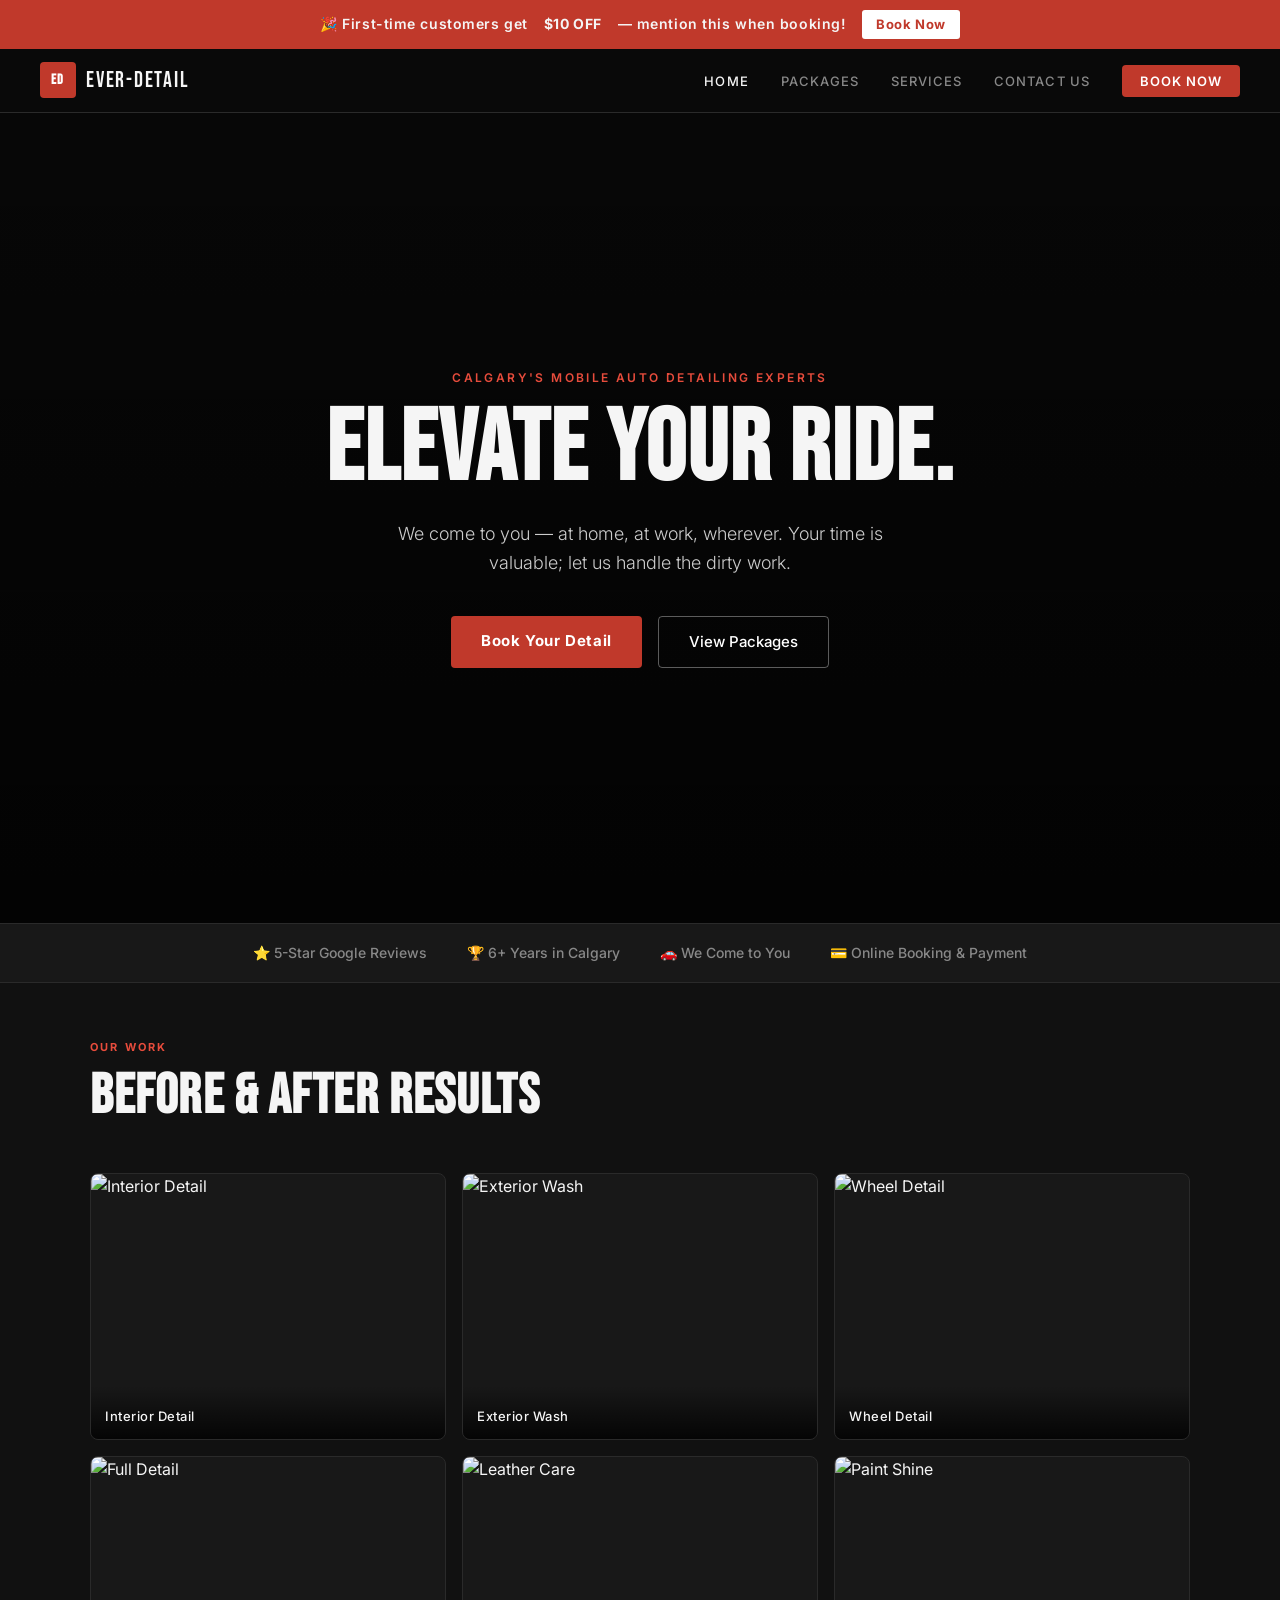
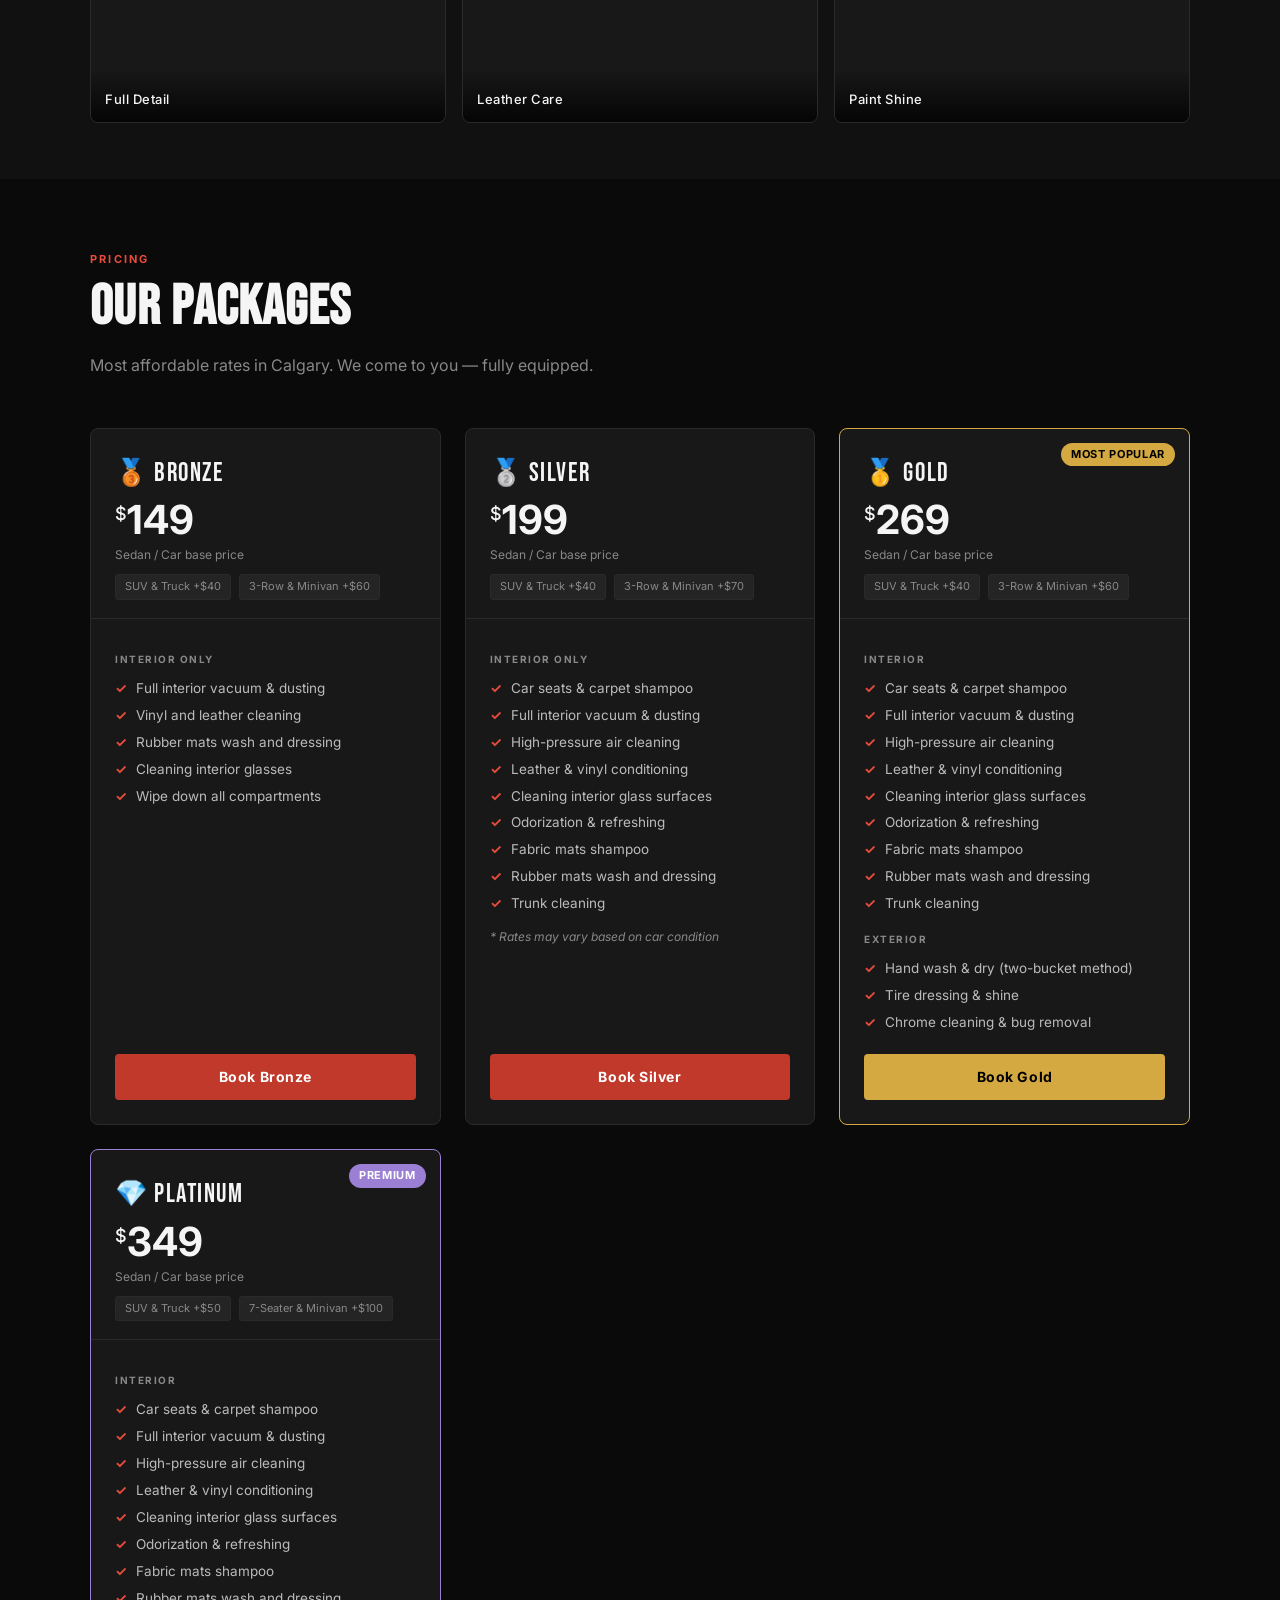
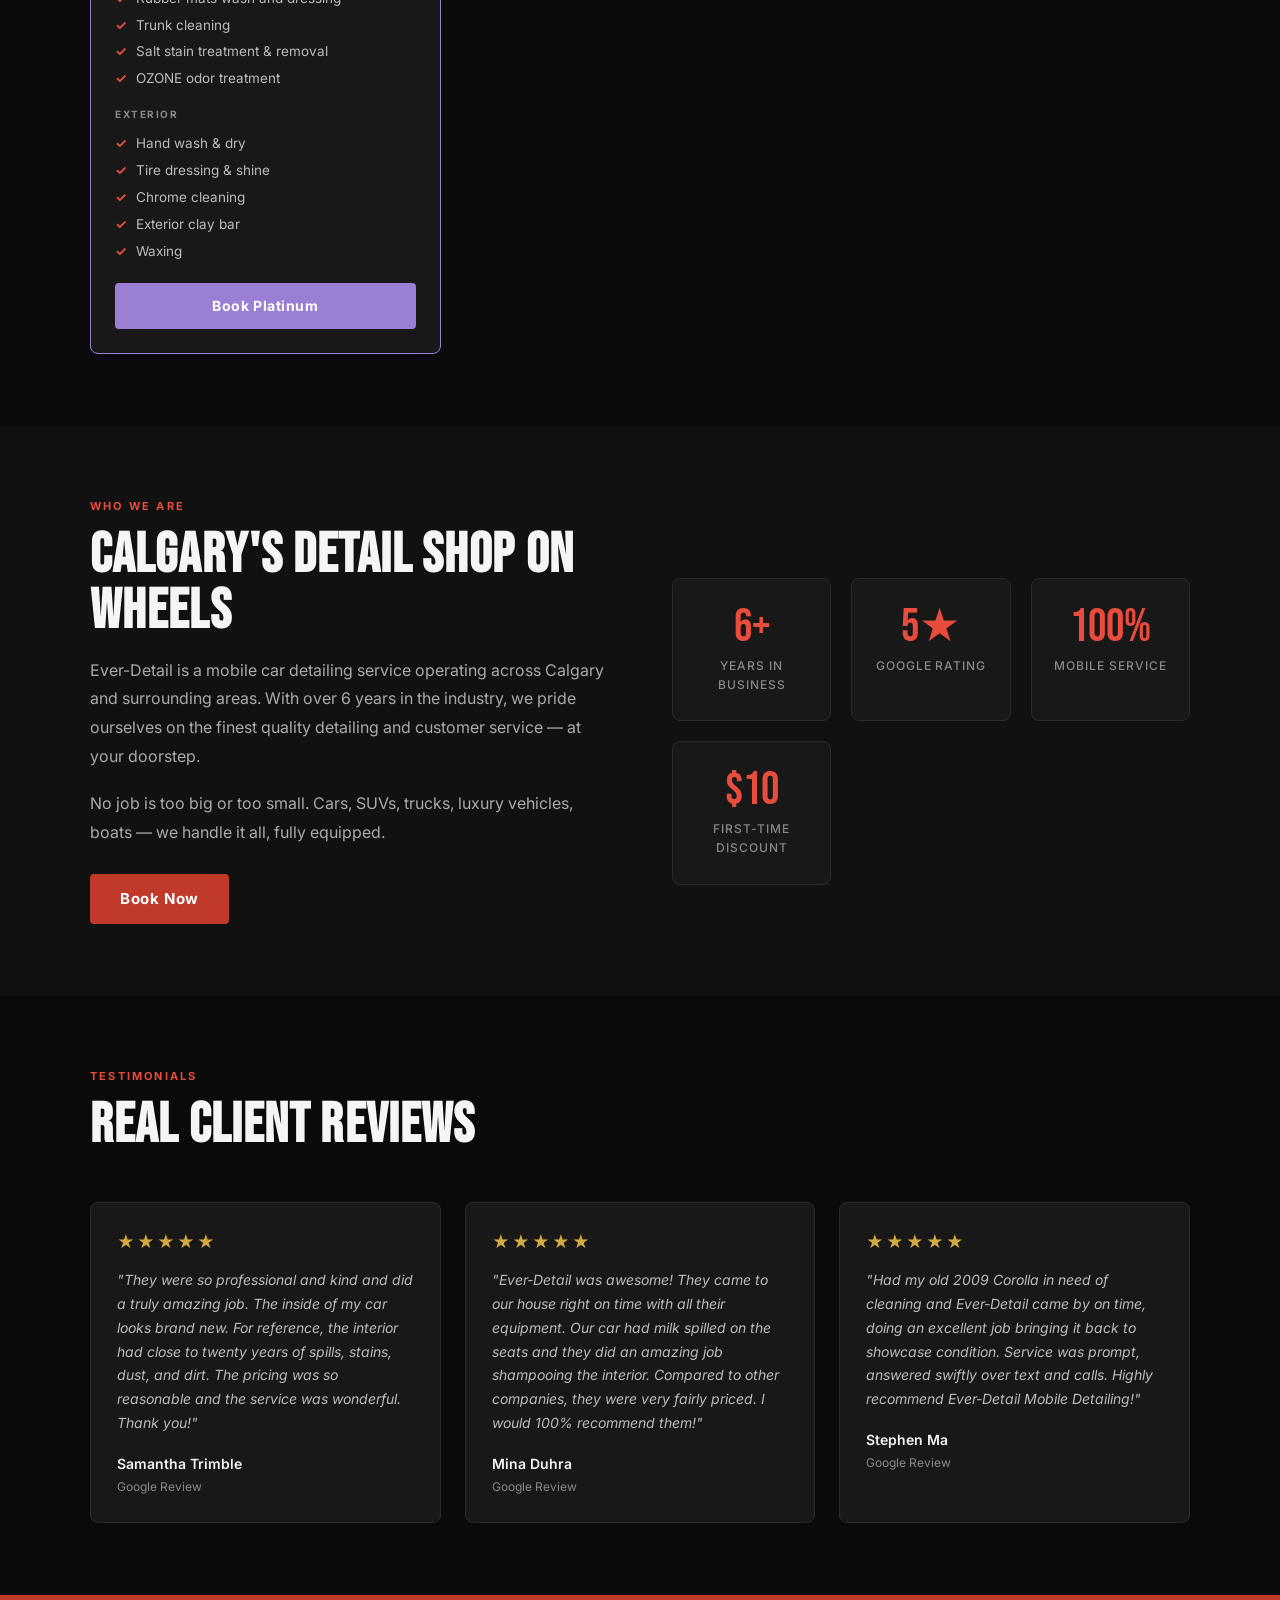
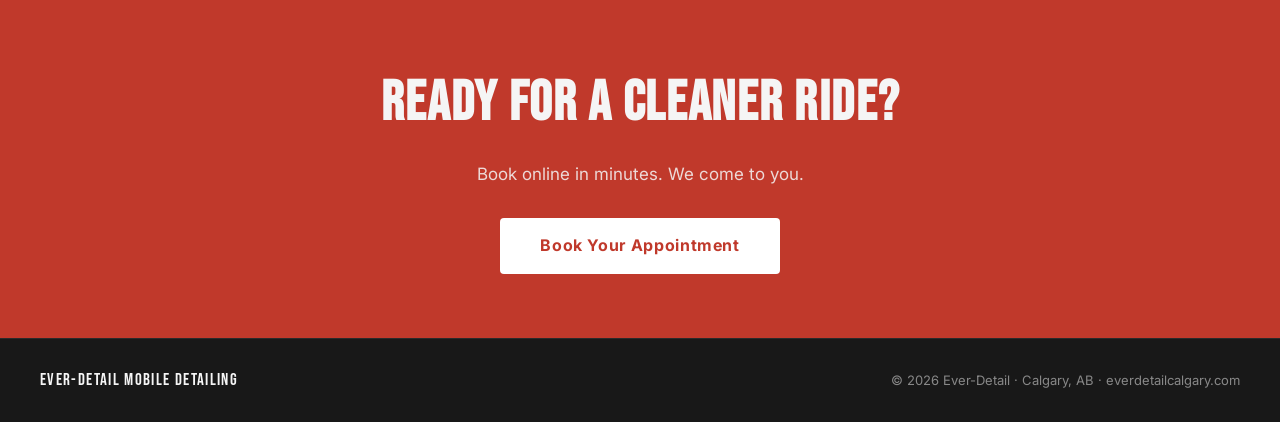
==== index.html @ c2d28158 "Add files via upload" ====
<!DOCTYPE html>
<html lang="en">
<head>
<meta charset="UTF-8">
<meta name="viewport" content="width=device-width, initial-scale=1.0">
<title>Ever-Detail Mobile Detailing | Calgary</title>
<link rel="stylesheet" href="css/style.css">
</head>
<body>

<div id="promo"></div>
<div id="nav"></div>

<!-- HERO -->
<section class="hero" id="hero" style="position:relative;height:90vh;min-height:560px;display:flex;align-items:center;justify-content:center;overflow:hidden;">
  <div id="hero-bg" style="position:absolute;inset:0;background-size:cover;background-position:center;opacity:.25;"></div>
  <div style="position:absolute;inset:0;background:linear-gradient(to bottom,rgba(0,0,0,.3),rgba(0,0,0,.72));"></div>
  <div style="position:relative;text-align:center;max-width:820px;padding:0 24px;">
    <div id="hero-eyebrow" style="font-size:12px;font-weight:600;letter-spacing:.2em;text-transform:uppercase;color:var(--red2);margin-bottom:16px;"></div>
    <h1 id="hero-title" style="font-family:'Bebas Neue',sans-serif;font-size:clamp(52px,9vw,100px);line-height:.95;letter-spacing:.02em;margin-bottom:22px;"></h1>
    <p id="hero-sub" style="font-size:18px;color:#ccc;font-weight:300;margin-bottom:38px;max-width:540px;margin-left:auto;margin-right:auto;"></p>
    <div style="display:flex;gap:16px;justify-content:center;flex-wrap:wrap;">
      <a href="packages.html#book" class="btn-primary">Book Your Detail</a>
      <a href="packages.html" class="btn-outline">View Packages</a>
    </div>
  </div>
</section>

<!-- TRUST BAR -->
<div class="trust-bar">
  <div class="trust-item">⭐ 5-Star Google Reviews</div>
  <div class="trust-item">🏆 6+ Years in Calgary</div>
  <div class="trust-item">🚗 We Come to You</div>
  <div class="trust-item">💳 Online Booking & Payment</div>
</div>

<!-- PHOTO STRIP -->
<section style="padding:56px 24px;background:var(--deep);">
  <div class="section-inner">
    <div class="section-label">Our Work</div>
    <h2 class="section-title">Before & After Results</h2>
    <div class="photo-grid" id="photo-grid"></div>
  </div>
</section>

<!-- PACKAGES PREVIEW -->
<section style="padding:72px 24px;background:var(--black);">
  <div class="section-inner">
    <div class="section-label">Pricing</div>
    <h2 class="section-title">Our Packages</h2>
    <p class="section-sub">Most affordable rates in Calgary. We come to you — fully equipped.</p>
    <div class="packages-grid" id="pkg-grid"></div>
  </div>
</section>

<!-- ABOUT -->
<section style="padding:72px 24px;background:var(--deep);">
  <div class="section-inner" style="display:grid;grid-template-columns:1fr 1fr;gap:64px;align-items:center;">
    <div>
      <div class="section-label">Who We Are</div>
      <h2 class="section-title">Calgary's Detail Shop on Wheels</h2>
      <p style="color:#aaa;font-size:16px;line-height:1.8;margin-bottom:18px;">
        Ever-Detail is a mobile car detailing service operating across Calgary and surrounding areas. With over 6 years in the industry, we pride ourselves on the finest quality detailing and customer service — at your doorstep.
      </p>
      <p style="color:#aaa;font-size:16px;line-height:1.8;margin-bottom:28px;">
        No job is too big or too small. Cars, SUVs, trucks, luxury vehicles, boats — we handle it all, fully equipped.
      </p>
      <a href="packages.html#book" class="btn-primary">Book Now</a>
    </div>
    <div class="stats-row" id="stats-row"></div>
  </div>
</section>

<!-- REVIEWS -->
<section style="padding:72px 24px;background:var(--black);">
  <div class="section-inner">
    <div class="section-label">Testimonials</div>
    <h2 class="section-title">Real Client Reviews</h2>
    <div class="reviews-grid" id="reviews-grid"></div>
  </div>
</section>

<!-- CTA BAND -->
<section style="padding:64px 24px;background:var(--red);text-align:center;">
  <h2 style="font-family:'Bebas Neue',sans-serif;font-size:clamp(36px,5vw,56px);letter-spacing:.03em;margin-bottom:12px;">Ready for a Cleaner Ride?</h2>
  <p style="font-size:17px;opacity:.85;margin-bottom:30px;">Book online in minutes. We come to you.</p>
  <a href="packages.html#book" style="background:#fff;color:var(--red);padding:15px 40px;border-radius:4px;text-decoration:none;font-weight:700;font-size:16px;letter-spacing:.04em;display:inline-block;">Book Your Appointment</a>
</section>

<div id="footer"></div>

<script src="js/sitedata.js"></script>
<script src="js/render.js"></script>
<script>
  document.getElementById('promo').innerHTML = renderPromo();
  document.getElementById('nav').innerHTML   = renderNav('index.html');
  document.getElementById('footer').innerHTML = renderFooter();

  // Hero
  const h = SITE.hero;
  document.getElementById('hero-bg').style.backgroundImage = `url('${h.bgImage}')`;
  document.getElementById('hero-eyebrow').textContent = h.eyebrow;
  document.getElementById('hero-title').innerHTML = h.title;
  document.getElementById('hero-sub').textContent = h.subtitle;

  // Stats
  document.getElementById('stats-row').innerHTML = SITE.stats.map(s => `
    <div class="stat-box">
      <div class="stat-num">${s.num}</div>
      <div class="stat-label">${s.label}</div>
    </div>`).join('');

  // Packages
  document.getElementById('pkg-grid').innerHTML = renderPackageCards();

  // Reviews
  document.getElementById('reviews-grid').innerHTML = SITE.reviews.map(r => `
    <div class="review-card">
      <div class="review-stars">${'★'.repeat(r.stars)}</div>
      <p class="review-text">"${r.text}"</p>
      <div class="review-author">${r.name}</div>
      <div class="review-source">Google Review</div>
    </div>`).join('');

  // Photos
  document.getElementById('photo-grid').innerHTML = SITE.photos.map(p => `
    <div class="photo-item">
      <img src="${p.url}" alt="${p.caption}" loading="lazy">
      <div class="photo-caption">${p.caption}</div>
    </div>`).join('');
</script>
</body>
</html>
---- css/style.css ----
@import url('https://fonts.googleapis.com/css2?family=Bebas+Neue&family=Inter:wght@300;400;500;600;700&display=swap');

:root {
  --black:  #0a0a0a;
  --deep:   #111111;
  --card:   #181818;
  --red:    #c0392b;
  --red2:   #e74c3c;
  --gold:   #d4a942;
  --plat:   #9b7fd4;
  --white:  #f5f5f5;
  --muted:  #888;
  --border: #2a2a2a;
}

* { margin:0; padding:0; box-sizing:border-box; }
html { scroll-behavior:smooth; }
body { background:var(--black); color:var(--white); font-family:'Inter',sans-serif; font-size:16px; line-height:1.6; }

/* PROMO */
.promo-bar {
  background:var(--red); text-align:center; padding:10px 20px;
  font-size:14px; font-weight:600; letter-spacing:.04em;
  display:flex; align-items:center; justify-content:center; gap:16px; flex-wrap:wrap;
}
.promo-bar a {
  background:#fff; color:var(--red); padding:4px 14px; border-radius:3px;
  text-decoration:none; font-weight:700; font-size:13px; white-space:nowrap;
}

/* NAV */
nav {
  position:sticky; top:0; z-index:100;
  background:rgba(10,10,10,.97); backdrop-filter:blur(12px);
  border-bottom:1px solid var(--border);
  display:flex; align-items:center; justify-content:space-between;
  padding:0 40px; height:64px;
}
.nav-logo {
  font-family:'Bebas Neue',sans-serif; font-size:22px; letter-spacing:.08em;
  color:var(--white); text-decoration:none; display:flex; align-items:center; gap:10px;
}
.logo-mark {
  width:36px; height:36px; background:var(--red); border-radius:4px;
  display:flex; align-items:center; justify-content:center;
  font-size:14px; font-weight:900; color:#fff;
}
.nav-links { display:flex; gap:32px; list-style:none; }
.nav-links a {
  color:var(--muted); text-decoration:none; font-size:13px; font-weight:500;
  letter-spacing:.08em; text-transform:uppercase; transition:color .2s;
}
.nav-links a:hover, .nav-links a.active { color:var(--white); }
.nav-book { background:var(--red)!important; color:#fff!important; padding:8px 18px; border-radius:4px; font-weight:600!important; }
.nav-book:hover { background:var(--red2)!important; }

.hamburger { display:none; cursor:pointer; flex-direction:column; gap:5px; }
.hamburger span { display:block; width:24px; height:2px; background:var(--white); border-radius:2px; }

.mobile-menu {
  display:none; background:var(--deep); border-bottom:1px solid var(--border);
  padding:20px 24px; flex-direction:column; gap:0;
}
.mobile-menu.open { display:flex; }
.mobile-menu a {
  color:var(--muted); text-decoration:none; font-size:14px; font-weight:500;
  letter-spacing:.06em; text-transform:uppercase; padding:12px 0;
  border-bottom:1px solid var(--border);
}
.mobile-menu a:last-child { border-bottom:none; }

/* SECTION BASICS */
section { padding:72px 24px; }
.section-inner { max-width:1100px; margin:0 auto; }
.section-label { font-size:11px; font-weight:700; letter-spacing:.2em; text-transform:uppercase; color:var(--red2); margin-bottom:12px; }
.section-title { font-family:'Bebas Neue',sans-serif; font-size:clamp(36px,5vw,56px); letter-spacing:.02em; line-height:1; margin-bottom:16px; }
.section-sub { color:var(--muted); font-size:16px; max-width:580px; line-height:1.7; margin-bottom:0; }

/* BUTTONS */
.btn-primary {
  background:var(--red); color:#fff; padding:13px 30px; border-radius:4px;
  text-decoration:none; font-weight:700; font-size:15px; letter-spacing:.04em;
  transition:background .2s, transform .2s; display:inline-block;
}
.btn-primary:hover { background:var(--red2); transform:translateY(-1px); }
.btn-outline {
  border:1.5px solid rgba(255,255,255,.35); color:#fff; padding:13px 30px; border-radius:4px;
  text-decoration:none; font-weight:500; font-size:15px;
  transition:border-color .2s, background .2s; display:inline-block;
}
.btn-outline:hover { border-color:#fff; background:rgba(255,255,255,.06); }

/* PACKAGE CARDS */
.packages-grid { display:grid; grid-template-columns:repeat(auto-fit,minmax(260px,1fr)); gap:24px; margin-top:48px; }
.pkg-card {
  background:var(--card); border:1px solid var(--border); border-radius:8px;
  overflow:hidden; transition:border-color .2s, transform .2s; position:relative; display:flex; flex-direction:column;
}
.pkg-card:hover { border-color:var(--red); transform:translateY(-3px); }
.pkg-card.featured-gold { border-color:var(--gold); }
.pkg-card.featured-plat { border-color:var(--plat); }
.pkg-badge {
  position:absolute; top:14px; right:14px;
  font-size:11px; font-weight:700; padding:3px 10px; border-radius:20px;
  letter-spacing:.06em; text-transform:uppercase;
}
.badge-gold { background:var(--gold); color:#000; }
.badge-plat { background:var(--plat); color:#fff; }
.pkg-header { padding:24px 24px 18px; border-bottom:1px solid var(--border); }
.pkg-name { font-family:'Bebas Neue',sans-serif; font-size:26px; letter-spacing:.06em; margin-bottom:6px; }
.pkg-price { font-size:40px; font-weight:700; line-height:1; }
.pkg-price sup { font-size:18px; font-weight:500; vertical-align:super; }
.pkg-price-note { font-size:12px; color:var(--muted); margin-top:5px; }
.pkg-surcharge { display:flex; gap:8px; margin-top:10px; flex-wrap:wrap; }
.surcharge-tag { background:rgba(255,255,255,.05); border:1px solid var(--border); border-radius:3px; padding:3px 9px; font-size:11px; color:var(--muted); }
.pkg-body { padding:18px 24px; flex:1; }
.pkg-sec-label { font-size:10px; font-weight:700; letter-spacing:.15em; text-transform:uppercase; color:var(--muted); margin:14px 0 8px; }
.pkg-features { list-style:none; }
.pkg-features li { font-size:13.5px; color:#bbb; padding:4px 0; display:flex; align-items:flex-start; gap:9px; line-height:1.4; }
.pkg-features li::before { content:'✓'; color:var(--red2); font-weight:700; flex-shrink:0; }
.pkg-note { font-size:12px; color:var(--muted); margin-top:10px; font-style:italic; }
.pkg-cta {
  display:block; margin:0 24px 24px;
  background:var(--red); color:#fff; text-align:center;
  padding:12px; border-radius:4px; text-decoration:none;
  font-weight:700; font-size:14px; letter-spacing:.04em; transition:background .2s;
}
.pkg-cta:hover { background:var(--red2); }
.pkg-card.featured-gold .pkg-cta { background:var(--gold); color:#000; }
.pkg-card.featured-gold .pkg-cta:hover { background:#e6ba4a; }
.pkg-card.featured-plat .pkg-cta { background:var(--plat); color:#fff; }
.pkg-card.featured-plat .pkg-cta:hover { background:#b090e8; }

/* TRUST BAR */
.trust-bar {
  background:var(--card); border-top:1px solid var(--border); border-bottom:1px solid var(--border);
  padding:18px 40px; display:flex; justify-content:center; gap:40px; flex-wrap:wrap;
}
.trust-item { display:flex; align-items:center; gap:9px; font-size:14px; color:var(--muted); font-weight:500; }

/* REVIEWS */
.reviews-grid { display:grid; grid-template-columns:repeat(auto-fit,minmax(280px,1fr)); gap:24px; margin-top:48px; }
.review-card { background:var(--card); border:1px solid var(--border); border-radius:8px; padding:26px; }
.review-stars { color:var(--gold); font-size:17px; margin-bottom:12px; letter-spacing:2px; }
.review-text { font-size:14px; color:#bbb; line-height:1.7; margin-bottom:18px; font-style:italic; }
.review-author { font-weight:600; font-size:14px; }
.review-source { font-size:12px; color:var(--muted); margin-top:2px; }

/* FOOTER */
footer {
  background:var(--card); border-top:1px solid var(--border);
  padding:28px 40px; display:flex; justify-content:space-between; align-items:center; flex-wrap:wrap; gap:14px;
}
.footer-logo { font-family:'Bebas Neue',sans-serif; font-size:17px; letter-spacing:.08em; }
.footer-copy { font-size:13px; color:var(--muted); }

/* PAGE HERO (inner pages) */
.page-hero {
  background:linear-gradient(135deg,#0a0a0a 0%,#1a0505 60%,#0a0a0a 100%);
  padding:64px 24px 56px; text-align:center; border-bottom:1px solid var(--border);
  position:relative; overflow:hidden;
}
.page-hero::before {
  content:''; position:absolute; inset:0;
  background:radial-gradient(ellipse at center,rgba(192,57,43,.12) 0%,transparent 70%);
}
.page-hero-inner { position:relative; max-width:700px; margin:0 auto; }
.page-hero h1 { font-family:'Bebas Neue',sans-serif; font-size:clamp(48px,7vw,80px); letter-spacing:.03em; line-height:1; margin-bottom:12px; }
.page-hero p { color:var(--muted); font-size:17px; font-weight:300; }

/* CONTACT PAGE */
.contact-grid { display:grid; grid-template-columns:1fr 1fr; gap:56px; margin-top:48px; }
.contact-item { display:flex; gap:14px; align-items:flex-start; margin-bottom:26px; }
.contact-icon { width:42px; height:42px; background:rgba(192,57,43,.12); border:1px solid rgba(192,57,43,.25); border-radius:6px; display:flex; align-items:center; justify-content:center; flex-shrink:0; font-size:18px; }
.contact-label { font-size:11px; color:var(--muted); text-transform:uppercase; letter-spacing:.1em; margin-bottom:3px; }
.contact-value { font-size:15px; font-weight:500; }
.contact-value a { color:var(--white); text-decoration:none; }
.hours-table { width:100%; }
.hours-table tr td { padding:8px 0; font-size:14px; color:#aaa; border-bottom:1px solid var(--border); }
.hours-table tr td:first-child { color:var(--muted); width:130px; }
.hours-table tr:last-child td { border-bottom:none; }
.hours-open { color:var(--white)!important; font-weight:500!important; }
.disclaimer-box { background:var(--card); border:1px solid var(--border); border-left:3px solid var(--red); border-radius:6px; padding:20px 24px; margin-top:40px; font-size:13px; color:var(--muted); line-height:1.7; }

/* SERVICES PAGE */
.services-grid { display:grid; grid-template-columns:repeat(auto-fit,minmax(280px,1fr)); gap:24px; margin-top:48px; }
.svc-card { background:var(--card); border:1px solid var(--border); border-radius:8px; padding:28px; transition:border-color .2s, transform .2s; }
.svc-card:hover { border-color:var(--red); transform:translateY(-2px); }
.svc-icon { font-size:32px; margin-bottom:14px; }
.svc-title { font-family:'Bebas Neue',sans-serif; font-size:22px; letter-spacing:.04em; margin-bottom:8px; }
.svc-desc { font-size:14px; color:#aaa; line-height:1.7; }

/* PHOTO GRID */
.photo-grid { display:grid; grid-template-columns:repeat(auto-fill,minmax(280px,1fr)); gap:16px; margin-top:48px; }
.photo-item { position:relative; border-radius:8px; overflow:hidden; aspect-ratio:4/3; background:var(--card); border:1px solid var(--border); }
.photo-item img { width:100%; height:100%; object-fit:cover; display:block; transition:transform .4s; }
.photo-item:hover img { transform:scale(1.05); }
.photo-caption { position:absolute; bottom:0; left:0; right:0; background:linear-gradient(transparent,rgba(0,0,0,.8)); padding:20px 14px 12px; font-size:13px; font-weight:500; letter-spacing:.04em; }

/* STAT BOXES */
.stats-row { display:grid; grid-template-columns:repeat(auto-fit,minmax(150px,1fr)); gap:20px; margin-top:40px; }
.stat-box { background:var(--card); border:1px solid var(--border); border-radius:8px; padding:26px 20px; text-align:center; }
.stat-num { font-family:'Bebas Neue',sans-serif; font-size:46px; color:var(--red2); line-height:1; margin-bottom:5px; }
.stat-label { font-size:12px; color:var(--muted); font-weight:500; text-transform:uppercase; letter-spacing:.08em; }

/* BOOKING BOX */
.book-box { background:var(--card); border:1px solid var(--border); border-radius:8px; padding:40px 32px; text-align:center; max-width:600px; margin:40px auto 0; }
.book-box p { color:var(--muted); font-size:15px; margin-bottom:24px; line-height:1.7; }
.book-box .btn-primary { font-size:16px; padding:15px 40px; }
.book-note { margin-top:14px; font-size:13px; color:var(--muted); }

@media(max-width:768px){
  nav { padding:0 20px; }
  .nav-links { display:none; }
  .hamburger { display:flex; }
  .contact-grid { grid-template-columns:1fr; gap:36px; }
  footer { flex-direction:column; text-align:center; }
  .trust-bar { gap:20px; padding:18px 20px; }
}
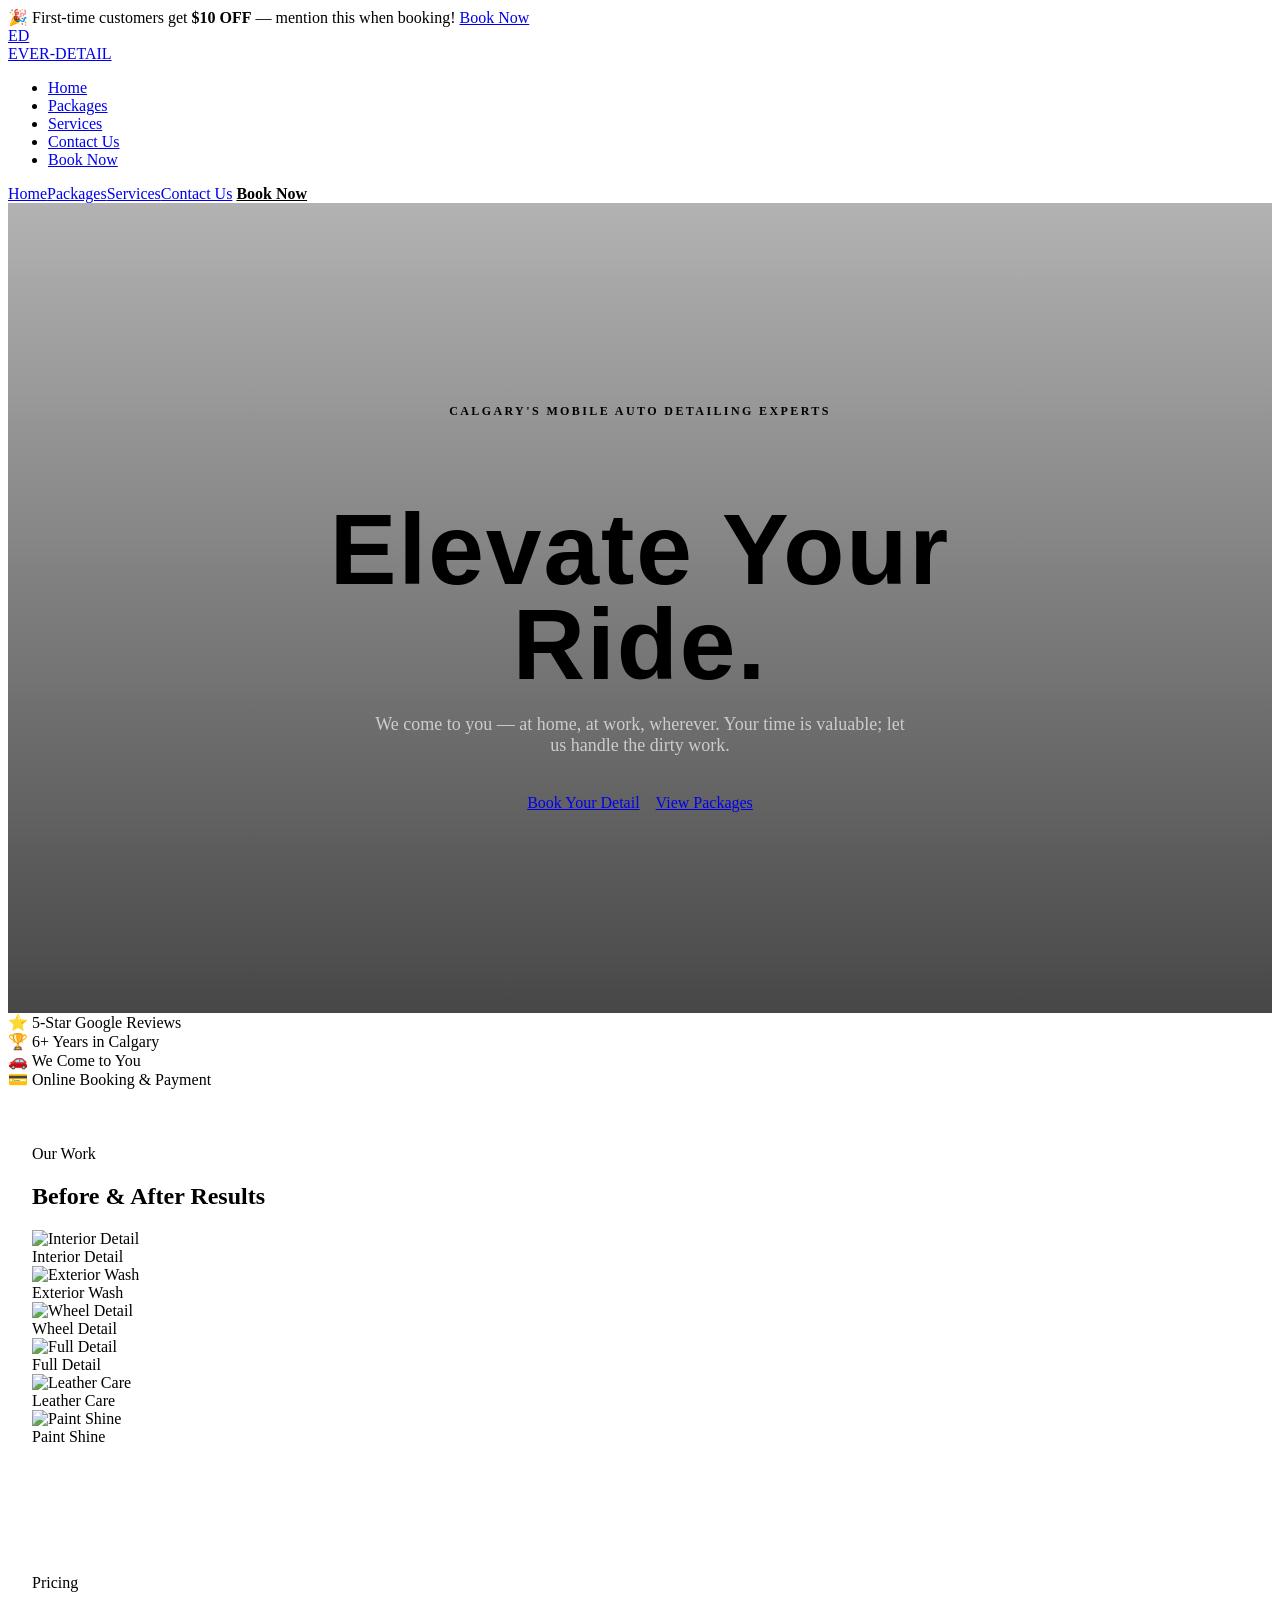
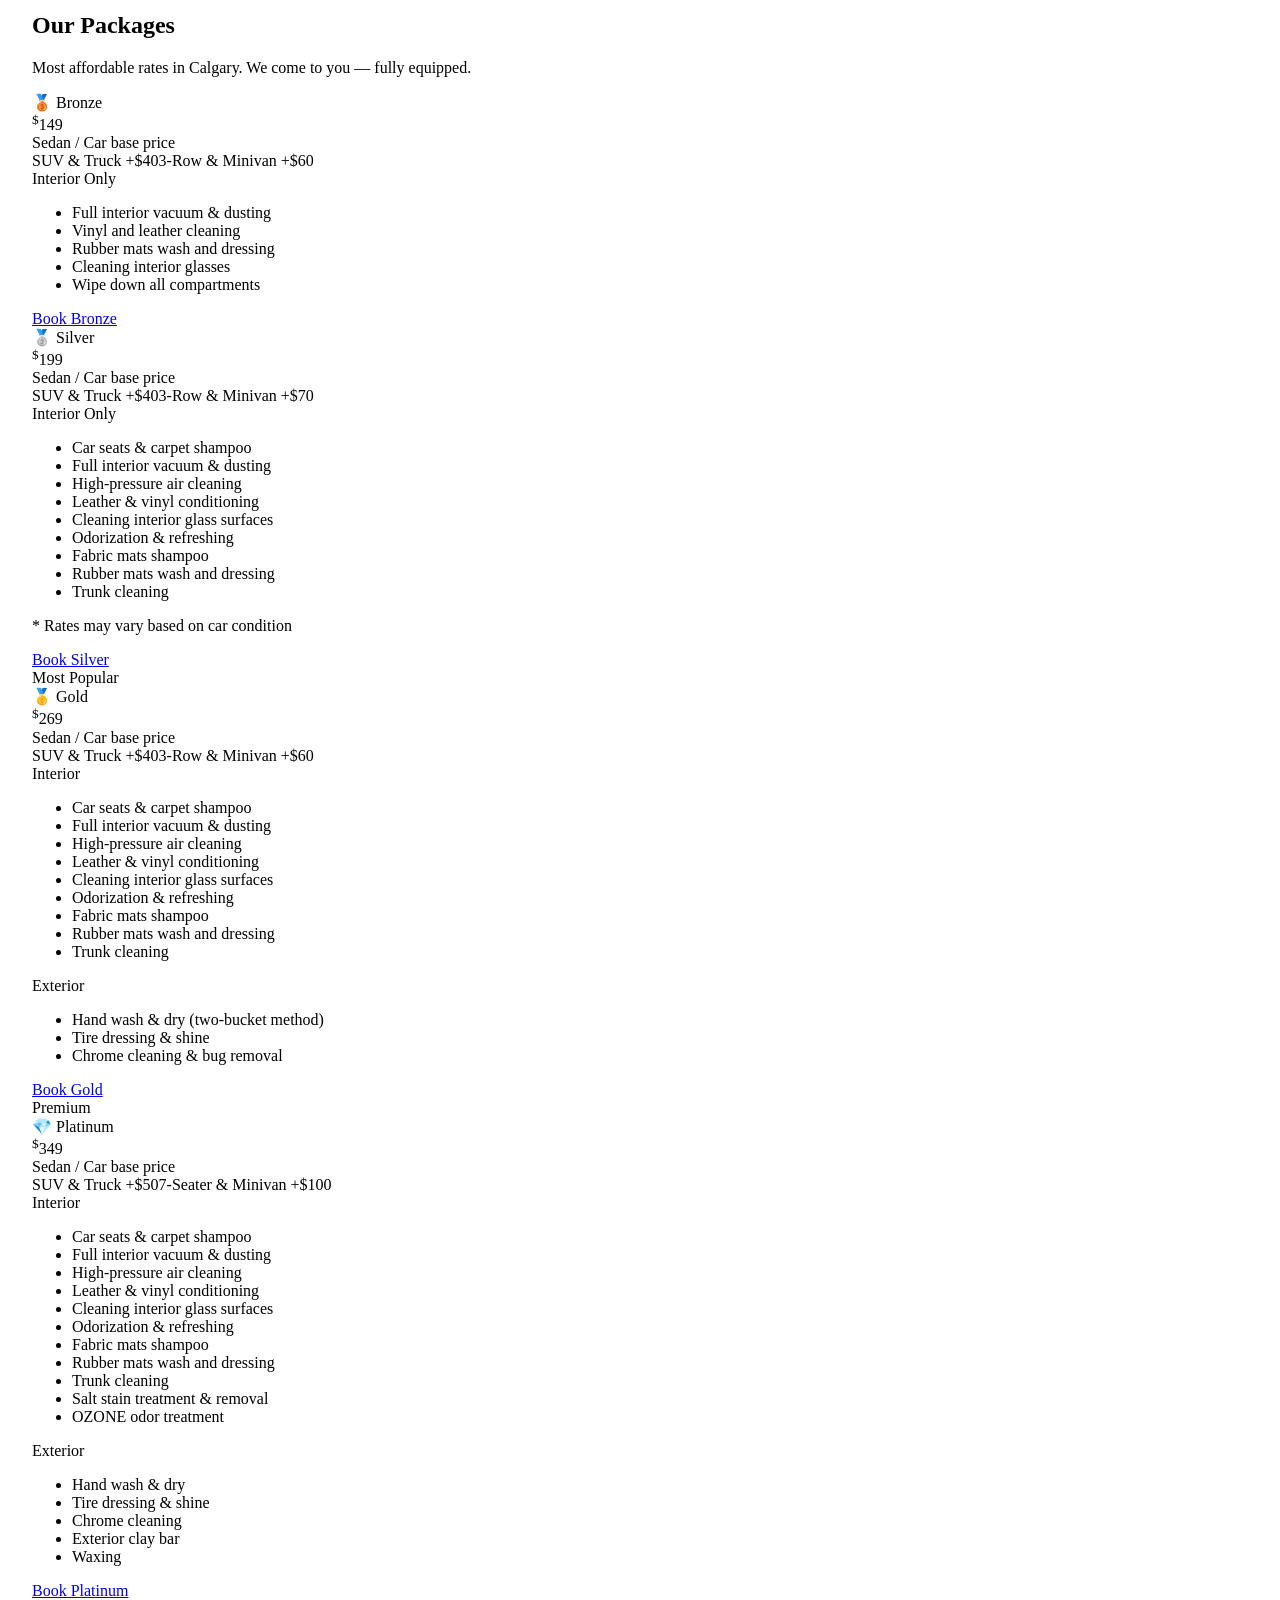
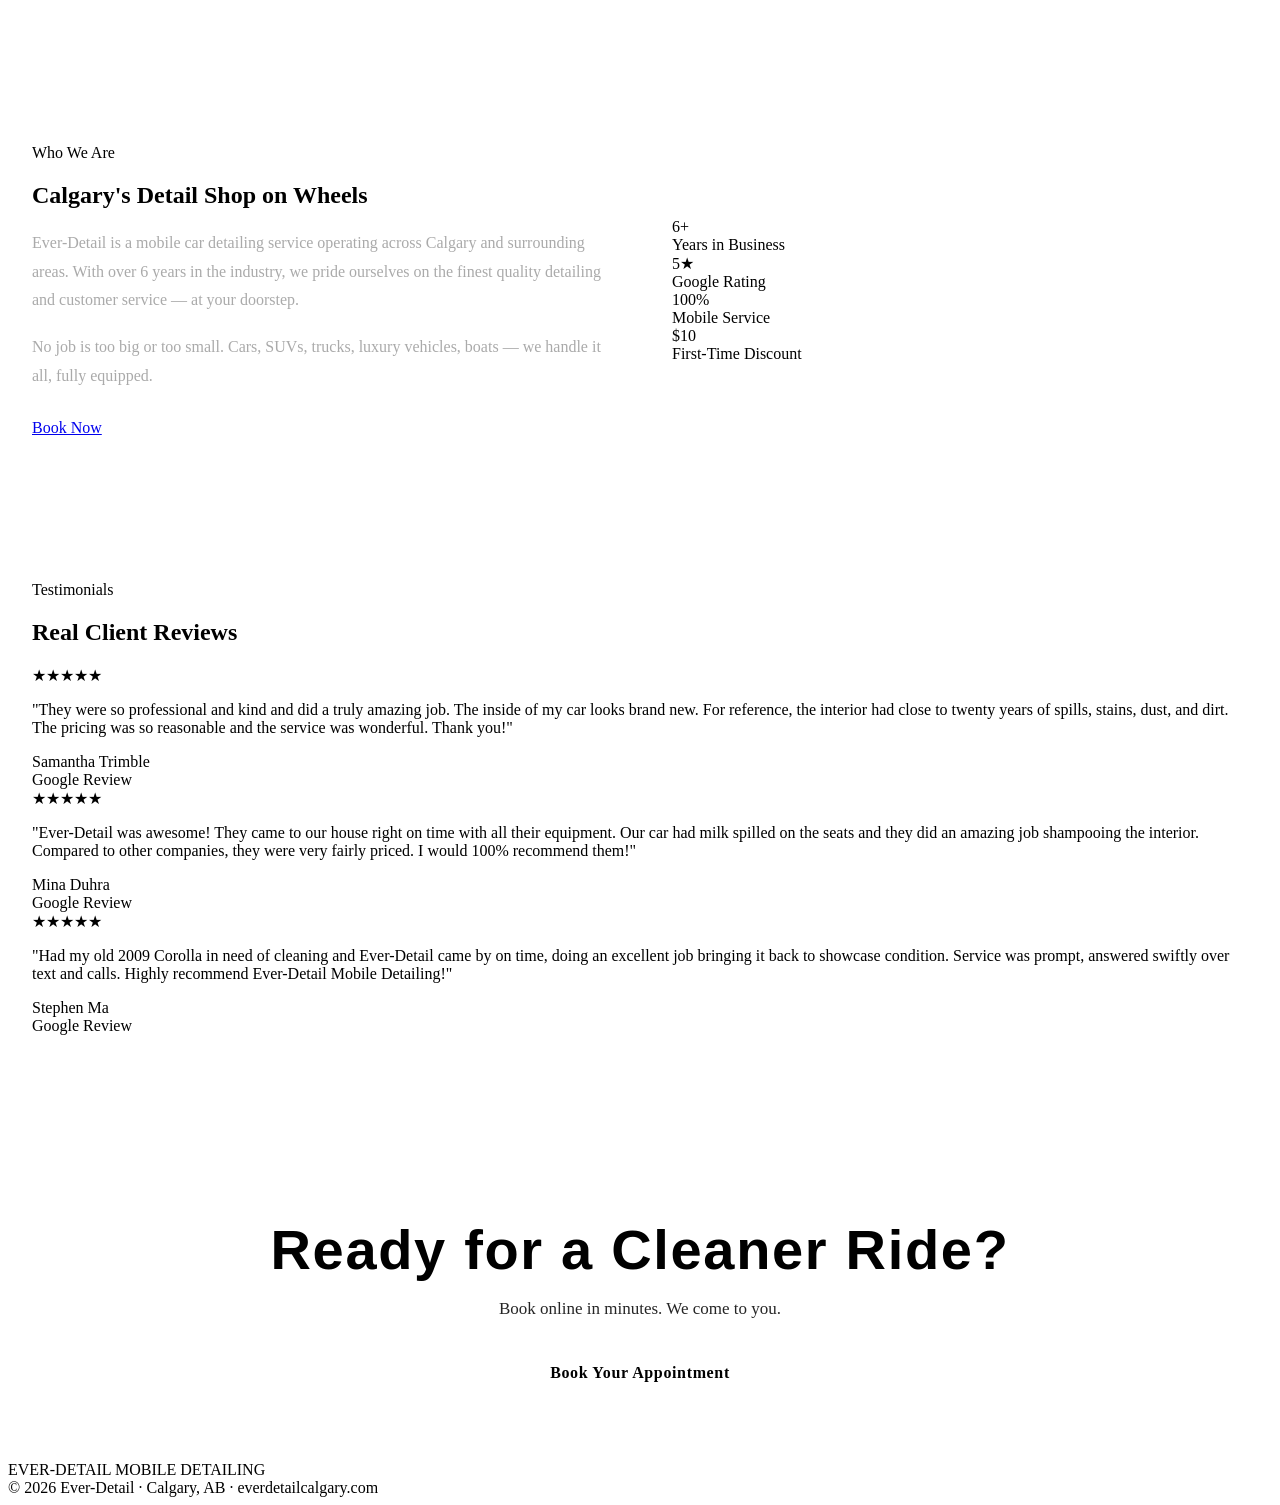
==== commit f0c52fe5: "Update index.html" ====
--- a/index.html
+++ b/index.html
@@ -4,7 +4,7 @@
 <meta charset="UTF-8">
 <meta name="viewport" content="width=device-width, initial-scale=1.0">
 <title>Ever-Detail Mobile Detailing | Calgary</title>
-<link rel="stylesheet" href="css/style.css">
+<link rel="stylesheet" href="/Everdetailcalgary/css/style.css">
 </head>
 <body>
 
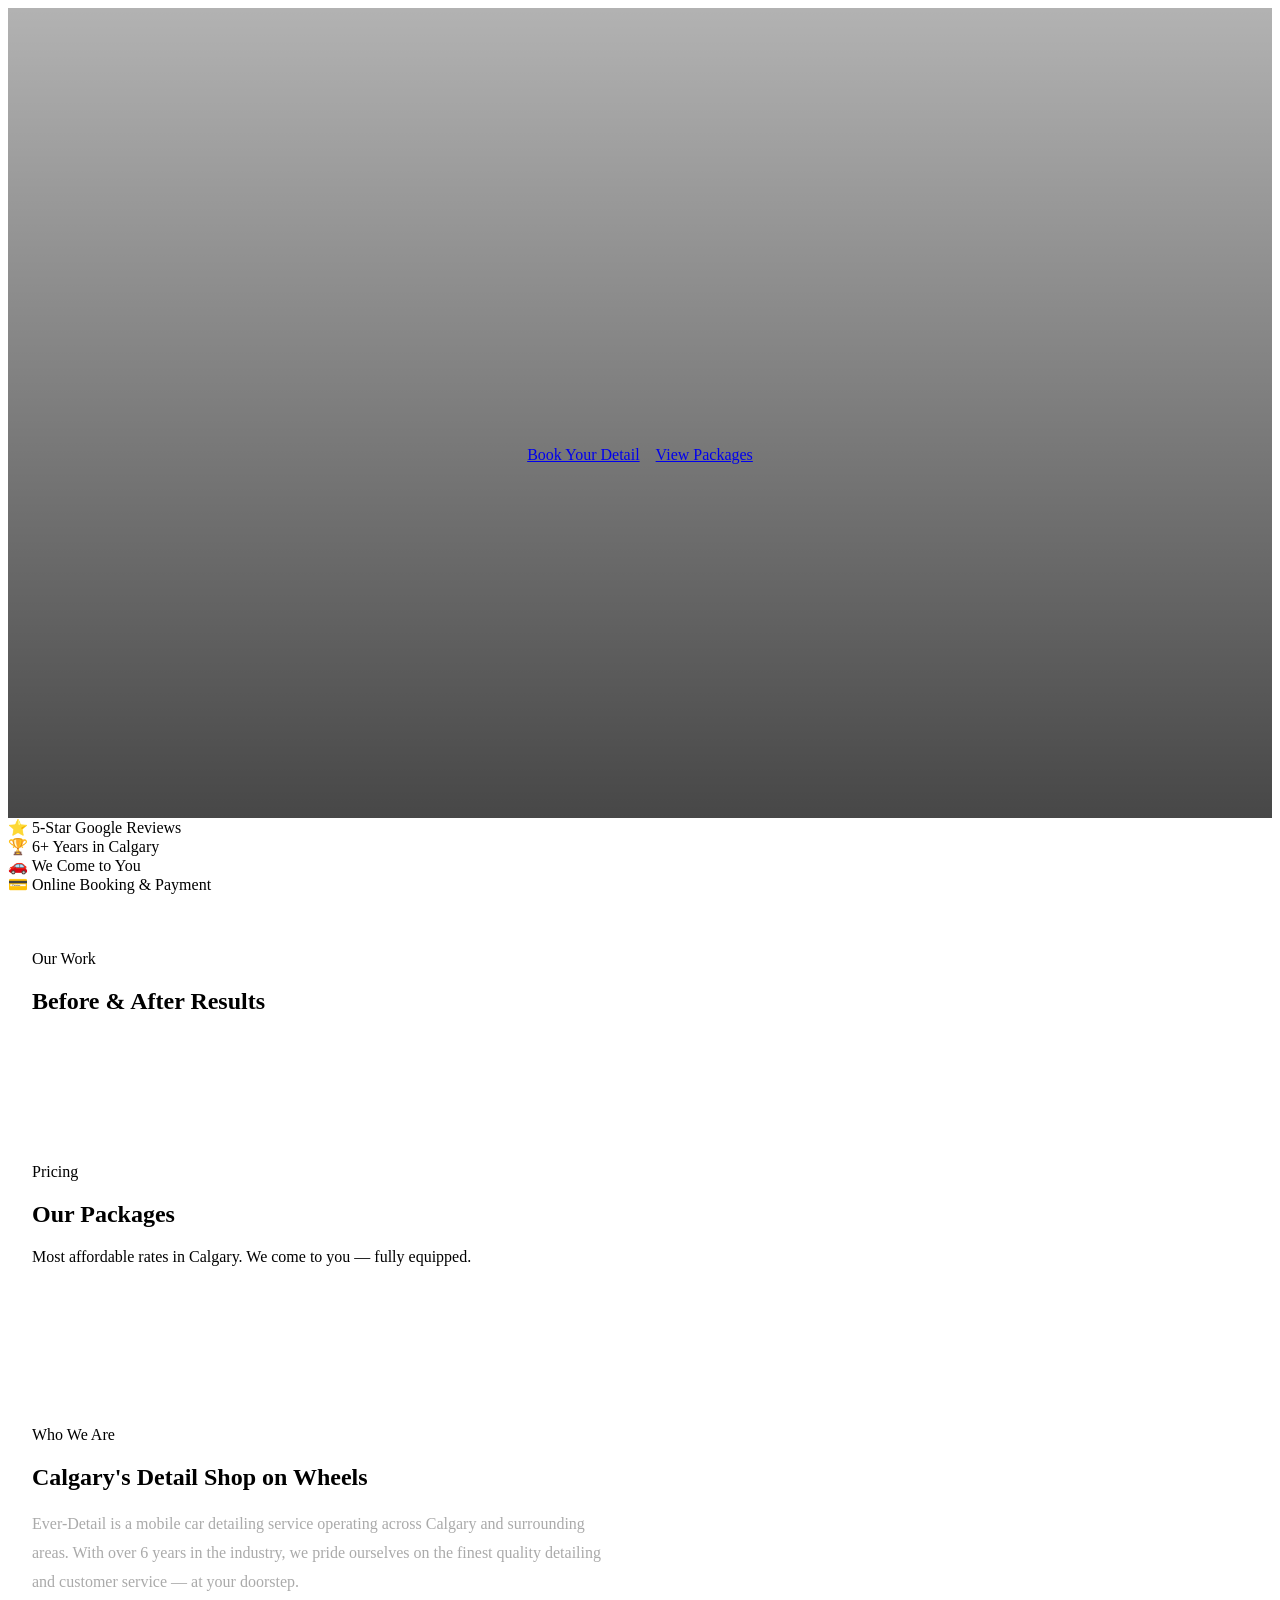
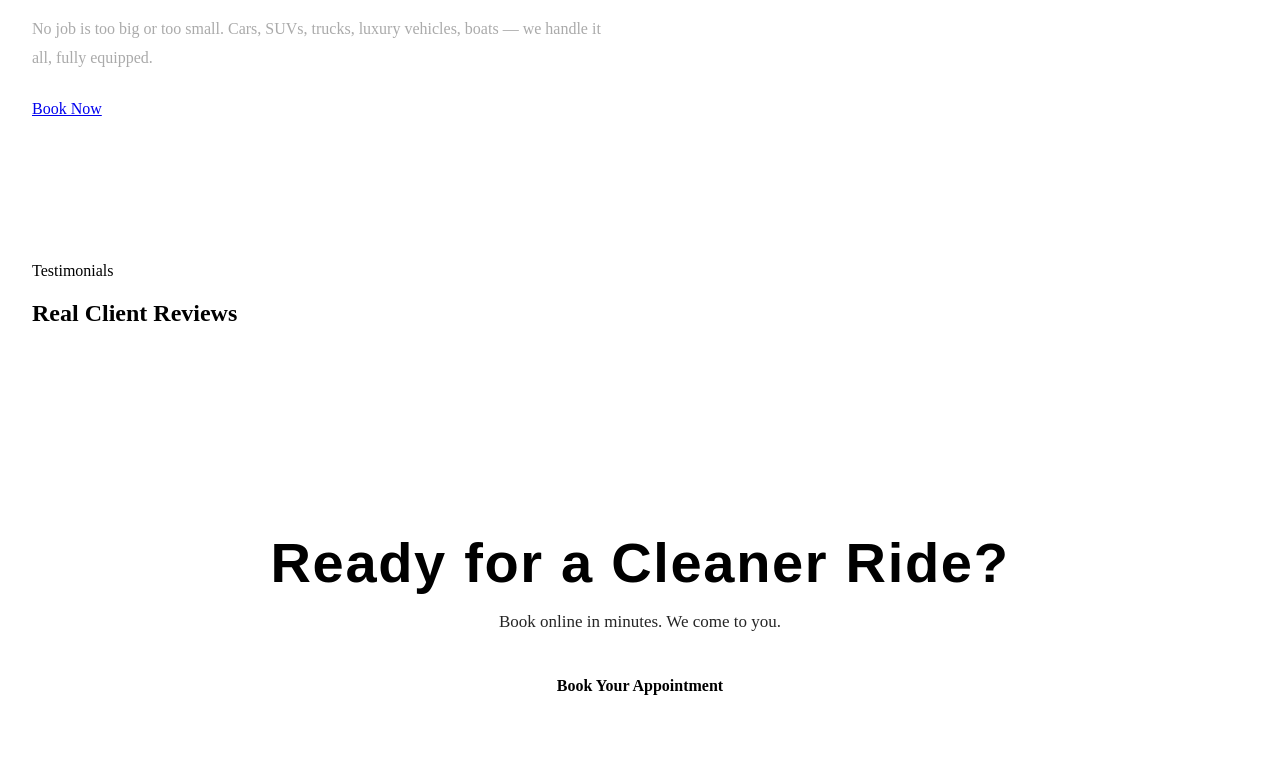
==== commit 91b2a218: "Add files via upload" ====
--- a/index.html
+++ b/index.html
@@ -7,12 +7,10 @@
 <link rel="stylesheet" href="/Everdetailcalgary/css/style.css">
 </head>
 <body>
-
 <div id="promo"></div>
 <div id="nav"></div>
 
-<!-- HERO -->
-<section class="hero" id="hero" style="position:relative;height:90vh;min-height:560px;display:flex;align-items:center;justify-content:center;overflow:hidden;">
+<section class="hero" style="position:relative;height:90vh;min-height:560px;display:flex;align-items:center;justify-content:center;overflow:hidden;">
   <div id="hero-bg" style="position:absolute;inset:0;background-size:cover;background-position:center;opacity:.25;"></div>
   <div style="position:absolute;inset:0;background:linear-gradient(to bottom,rgba(0,0,0,.3),rgba(0,0,0,.72));"></div>
   <div style="position:relative;text-align:center;max-width:820px;padding:0 24px;">
@@ -20,13 +18,12 @@
     <h1 id="hero-title" style="font-family:'Bebas Neue',sans-serif;font-size:clamp(52px,9vw,100px);line-height:.95;letter-spacing:.02em;margin-bottom:22px;"></h1>
     <p id="hero-sub" style="font-size:18px;color:#ccc;font-weight:300;margin-bottom:38px;max-width:540px;margin-left:auto;margin-right:auto;"></p>
     <div style="display:flex;gap:16px;justify-content:center;flex-wrap:wrap;">
-      <a href="packages.html#book" class="btn-primary">Book Your Detail</a>
-      <a href="packages.html" class="btn-outline">View Packages</a>
+      <a href="/Everdetailcalgary/packages.html#book" class="btn-primary">Book Your Detail</a>
+      <a href="/Everdetailcalgary/packages.html" class="btn-outline">View Packages</a>
     </div>
   </div>
 </section>
 
-<!-- TRUST BAR -->
 <div class="trust-bar">
   <div class="trust-item">⭐ 5-Star Google Reviews</div>
   <div class="trust-item">🏆 6+ Years in Calgary</div>
@@ -34,7 +31,6 @@
   <div class="trust-item">💳 Online Booking & Payment</div>
 </div>
 
-<!-- PHOTO STRIP -->
 <section style="padding:56px 24px;background:var(--deep);">
   <div class="section-inner">
     <div class="section-label">Our Work</div>
@@ -43,7 +39,6 @@
   </div>
 </section>
 
-<!-- PACKAGES PREVIEW -->
 <section style="padding:72px 24px;background:var(--black);">
   <div class="section-inner">
     <div class="section-label">Pricing</div>
@@ -53,25 +48,19 @@
   </div>
 </section>
 
-<!-- ABOUT -->
 <section style="padding:72px 24px;background:var(--deep);">
   <div class="section-inner" style="display:grid;grid-template-columns:1fr 1fr;gap:64px;align-items:center;">
     <div>
       <div class="section-label">Who We Are</div>
       <h2 class="section-title">Calgary's Detail Shop on Wheels</h2>
-      <p style="color:#aaa;font-size:16px;line-height:1.8;margin-bottom:18px;">
-        Ever-Detail is a mobile car detailing service operating across Calgary and surrounding areas. With over 6 years in the industry, we pride ourselves on the finest quality detailing and customer service — at your doorstep.
-      </p>
-      <p style="color:#aaa;font-size:16px;line-height:1.8;margin-bottom:28px;">
-        No job is too big or too small. Cars, SUVs, trucks, luxury vehicles, boats — we handle it all, fully equipped.
-      </p>
-      <a href="packages.html#book" class="btn-primary">Book Now</a>
+      <p style="color:#aaa;font-size:16px;line-height:1.8;margin-bottom:18px;">Ever-Detail is a mobile car detailing service operating across Calgary and surrounding areas. With over 6 years in the industry, we pride ourselves on the finest quality detailing and customer service — at your doorstep.</p>
+      <p style="color:#aaa;font-size:16px;line-height:1.8;margin-bottom:28px;">No job is too big or too small. Cars, SUVs, trucks, luxury vehicles, boats — we handle it all, fully equipped.</p>
+      <a href="/Everdetailcalgary/packages.html#book" class="btn-primary">Book Now</a>
     </div>
     <div class="stats-row" id="stats-row"></div>
   </div>
 </section>
 
-<!-- REVIEWS -->
 <section style="padding:72px 24px;background:var(--black);">
   <div class="section-inner">
     <div class="section-label">Testimonials</div>
@@ -80,40 +69,27 @@
   </div>
 </section>
 
-<!-- CTA BAND -->
 <section style="padding:64px 24px;background:var(--red);text-align:center;">
   <h2 style="font-family:'Bebas Neue',sans-serif;font-size:clamp(36px,5vw,56px);letter-spacing:.03em;margin-bottom:12px;">Ready for a Cleaner Ride?</h2>
   <p style="font-size:17px;opacity:.85;margin-bottom:30px;">Book online in minutes. We come to you.</p>
-  <a href="packages.html#book" style="background:#fff;color:var(--red);padding:15px 40px;border-radius:4px;text-decoration:none;font-weight:700;font-size:16px;letter-spacing:.04em;display:inline-block;">Book Your Appointment</a>
+  <a href="/Everdetailcalgary/packages.html#book" style="background:#fff;color:var(--red);padding:15px 40px;border-radius:4px;text-decoration:none;font-weight:700;font-size:16px;display:inline-block;">Book Your Appointment</a>
 </section>
 
 <div id="footer"></div>
 
-<script src="js/sitedata.js"></script>
-<script src="js/render.js"></script>
+<script src="/Everdetailcalgary/js/sitedata.js"></script>
+<script src="/Everdetailcalgary/js/render.js"></script>
 <script>
   document.getElementById('promo').innerHTML = renderPromo();
-  document.getElementById('nav').innerHTML   = renderNav('index.html');
+  document.getElementById('nav').innerHTML = renderNav('/Everdetailcalgary/index.html');
   document.getElementById('footer').innerHTML = renderFooter();
-
-  // Hero
-  const h = SITE.hero;
-  document.getElementById('hero-bg').style.backgroundImage = `url('${h.bgImage}')`;
-  document.getElementById('hero-eyebrow').textContent = h.eyebrow;
-  document.getElementById('hero-title').innerHTML = h.title;
-  document.getElementById('hero-sub').textContent = h.subtitle;
-
-  // Stats
+  document.getElementById('hero-bg').style.backgroundImage = `url('${SITE.hero.bgImage}')`;
+  document.getElementById('hero-eyebrow').textContent = SITE.hero.eyebrow;
+  document.getElementById('hero-title').innerHTML = SITE.hero.title;
+  document.getElementById('hero-sub').textContent = SITE.hero.subtitle;
   document.getElementById('stats-row').innerHTML = SITE.stats.map(s => `
-    <div class="stat-box">
-      <div class="stat-num">${s.num}</div>
-      <div class="stat-label">${s.label}</div>
-    </div>`).join('');
-
-  // Packages
+    <div class="stat-box"><div class="stat-num">${s.num}</div><div class="stat-label">${s.label}</div></div>`).join('');
   document.getElementById('pkg-grid').innerHTML = renderPackageCards();
-
-  // Reviews
   document.getElementById('reviews-grid').innerHTML = SITE.reviews.map(r => `
     <div class="review-card">
       <div class="review-stars">${'★'.repeat(r.stars)}</div>
@@ -121,8 +97,6 @@
       <div class="review-author">${r.name}</div>
       <div class="review-source">Google Review</div>
     </div>`).join('');
-
-  // Photos
   document.getElementById('photo-grid').innerHTML = SITE.photos.map(p => `
     <div class="photo-item">
       <img src="${p.url}" alt="${p.caption}" loading="lazy">
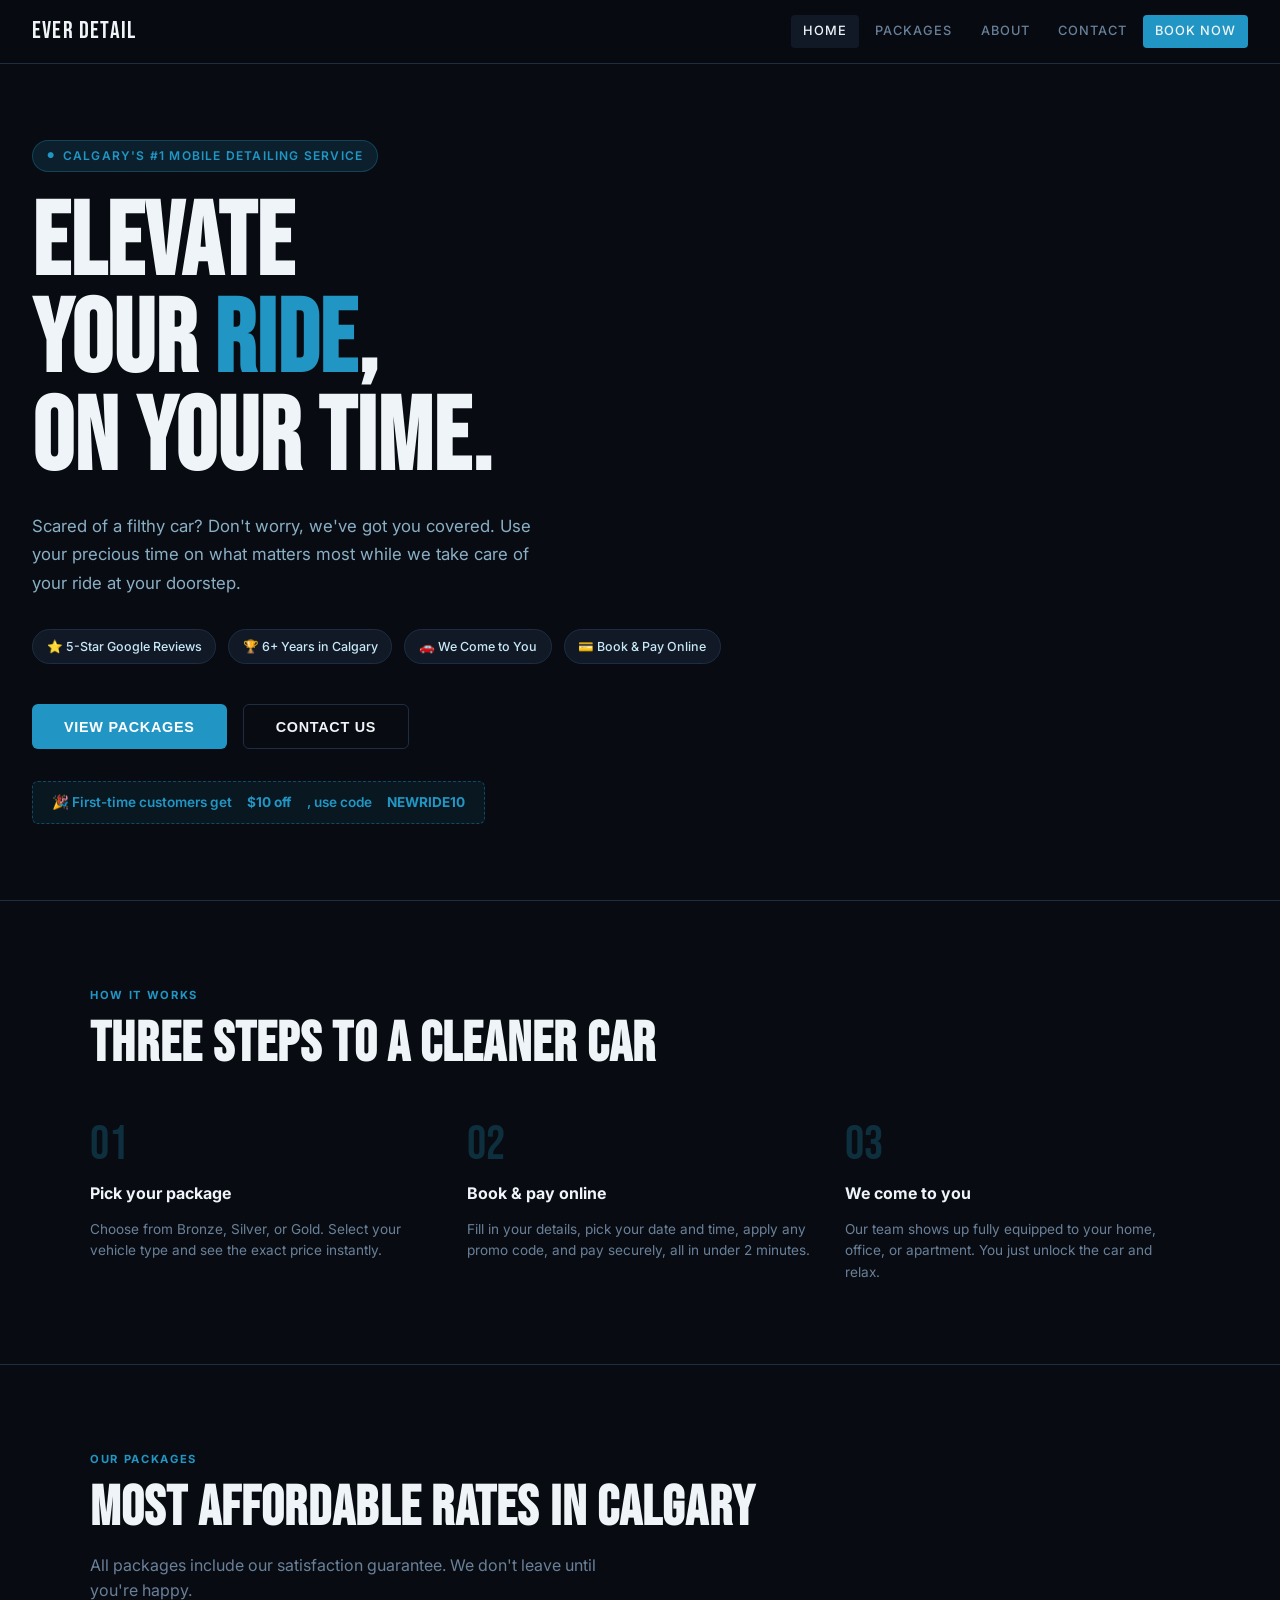
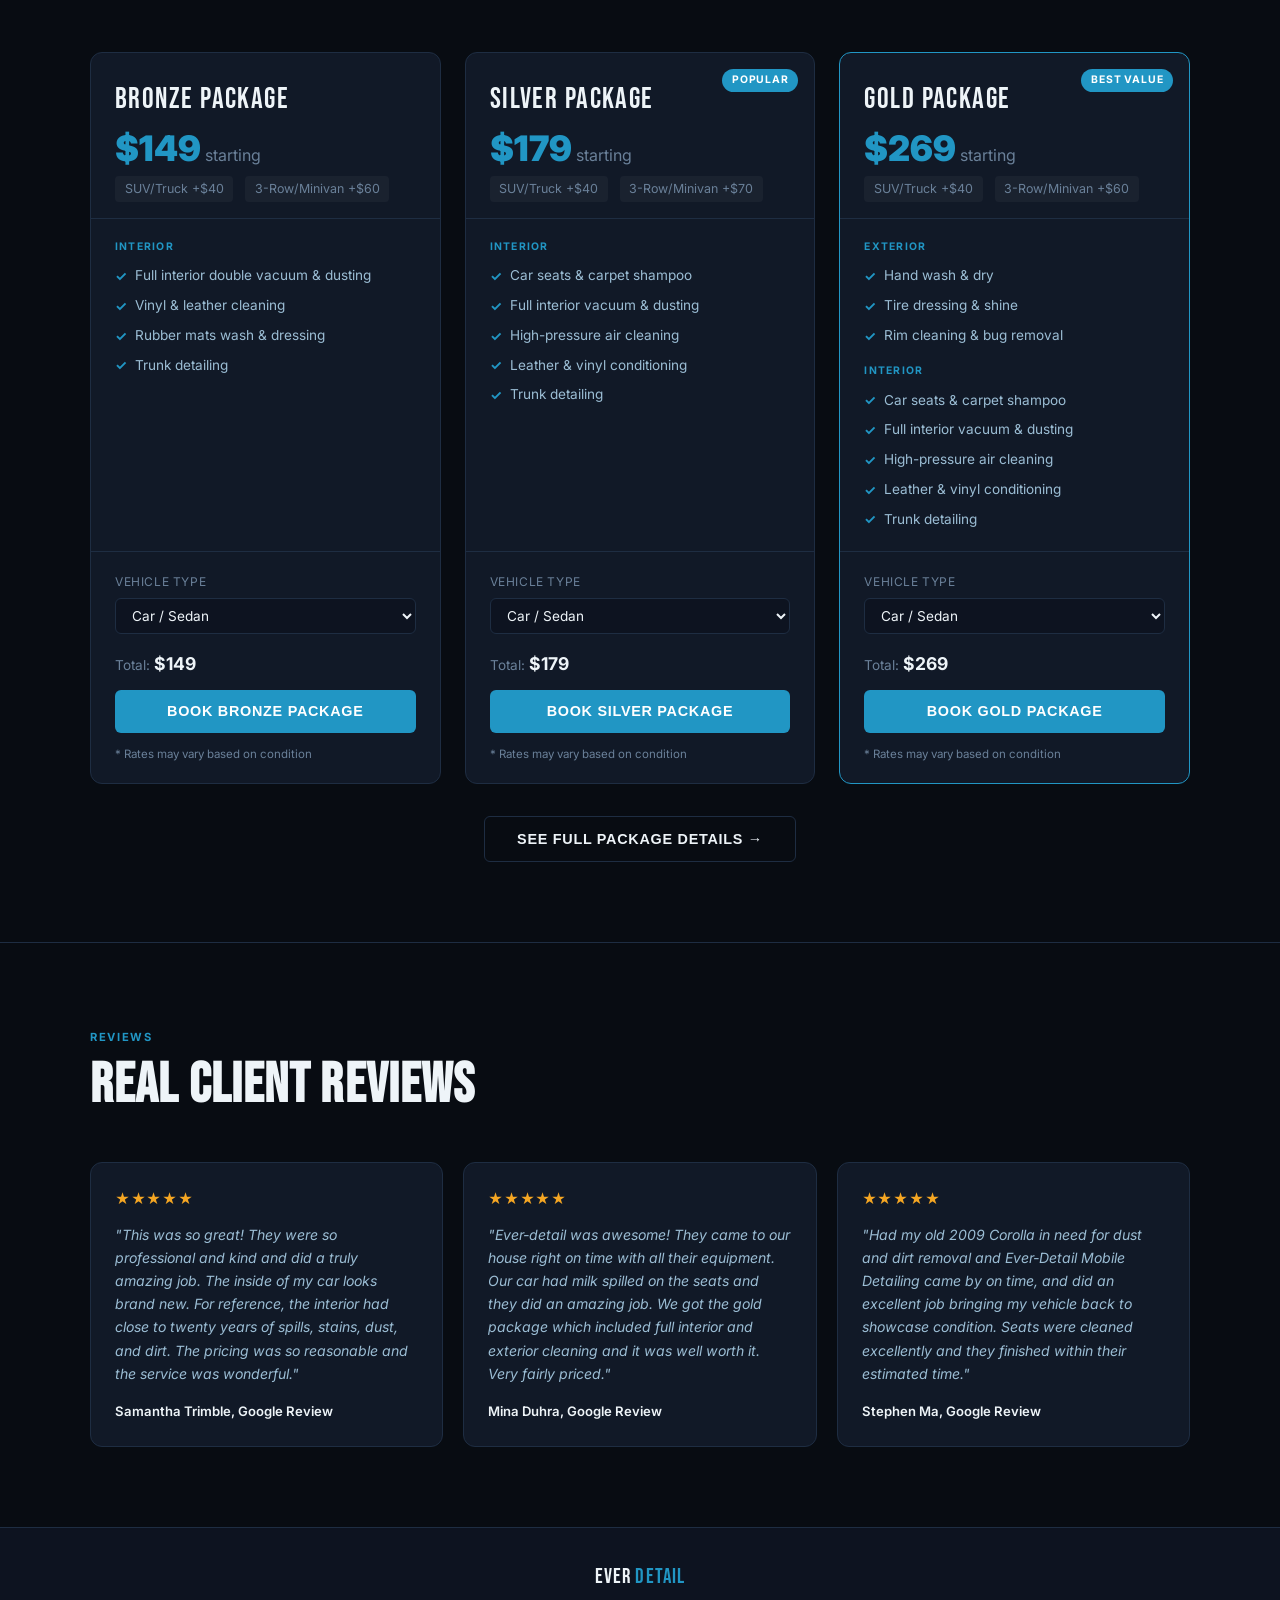
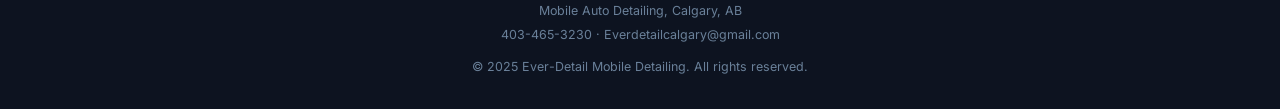
==== commit 46e3bd75: "Add files via upload" ====
--- a/index.html
+++ b/index.html
@@ -4,104 +4,1068 @@
 <meta charset="UTF-8">
 <meta name="viewport" content="width=device-width, initial-scale=1.0">
 <title>Ever-Detail Mobile Detailing | Calgary</title>
-<link rel="stylesheet" href="/Everdetailcalgary/css/style.css">
+<link rel="preconnect" href="https://fonts.googleapis.com">
+<link href="https://fonts.googleapis.com/css2?family=Inter:wght@400;500;600;700;900&family=Bebas+Neue&display=swap" rel="stylesheet">
+<style>
+  *, *::before, *::after { box-sizing: border-box; margin: 0; padding: 0; }
+
+  :root {
+    --black: #080c12;
+    --dark: #0d1320;
+    --card: #111927;
+    --border: #1e2d42;
+    --accent: #2196c4;
+    --accent-light: #3bb8e8;
+    --accent-glow: rgba(33,150,196,0.15);
+    --ice: #c8e8f5;
+    --white: #eef4f8;
+    --muted: #6a8099;
+    --font-display: 'Bebas Neue', sans-serif;
+    --font-body: 'Inter', sans-serif;
+  }
+
+  html { scroll-behavior: smooth; }
+  body {
+    background: var(--black);
+    color: var(--white);
+    font-family: var(--font-body);
+    font-size: 16px;
+    line-height: 1.6;
+    min-height: 100vh;
+  }
+
+  /* ── NAV ── */
+  nav {
+    position: fixed; top: 0; left: 0; right: 0; z-index: 100;
+    display: flex; align-items: center; justify-content: space-between;
+    padding: 0 2rem;
+    height: 64px;
+    background: rgba(8,12,18,0.97);
+    backdrop-filter: blur(8px);
+    border-bottom: 1px solid var(--border);
+  }
+  .nav-logo {
+    font-family: var(--font-display);
+    font-size: 1.5rem;
+    letter-spacing: 0.05em;
+    color: var(--white);
+    cursor: pointer;
+    user-select: none;
+  }
+  .nav-logo span { color: var(--accent); }
+  .nav-links { display: flex; gap: 0.25rem; }
+  .nav-links a {
+    color: var(--muted);
+    text-decoration: none;
+    font-size: 0.8rem;
+    font-weight: 500;
+    letter-spacing: 0.08em;
+    text-transform: uppercase;
+    padding: 0.4rem 0.75rem;
+    border-radius: 4px;
+    transition: color 0.2s, background 0.2s;
+    cursor: pointer;
+  }
+  .nav-links a:hover, .nav-links a.active { color: var(--white); background: var(--card); }
+  .nav-cta {
+    background: var(--accent) !important;
+    color: var(--white) !important;
+    border-radius: 4px;
+  }
+  .nav-cta:hover { background: var(--accent-light) !important; }
+  .hamburger { display: none; cursor: pointer; background: none; border: none; color: var(--white); font-size: 1.4rem; padding: 0.5rem; }
+  .mobile-menu {
+    display: none; position: fixed; top: 64px; left: 0; right: 0;
+    background: var(--dark); border-bottom: 1px solid var(--border);
+    flex-direction: column; padding: 1rem; gap: 0.25rem; z-index: 99;
+  }
+  .mobile-menu.open { display: flex; }
+  .mobile-menu a {
+    color: var(--muted); text-decoration: none; font-size: 0.85rem;
+    font-weight: 500; letter-spacing: 0.08em; text-transform: uppercase;
+    padding: 0.75rem 1rem; border-radius: 4px; transition: color 0.2s, background 0.2s; cursor: pointer;
+  }
+  .mobile-menu a:hover { color: var(--white); background: var(--card); }
+
+  /* ── PAGES ── */
+  .page { display: none; padding-top: 64px; }
+  .page.active { display: block; }
+
+  /* ── HERO ── */
+  .hero {
+    min-height: calc(100vh - 64px);
+    display: flex; flex-direction: column; justify-content: center;
+    padding: 4rem 2rem;
+    position: relative; overflow: hidden;
+  }
+  .hero-video-wrap {
+    position: absolute; inset: 0; z-index: 0; overflow: hidden;
+  }
+  .hero-video-wrap video {
+    width: 100%; height: 100%; object-fit: cover;
+    filter: brightness(0.28) saturate(0.55);
+  }
+  .hero-video-wrap::after {
+    content: '';
+    position: absolute; inset: 0;
+    background:
+      linear-gradient(105deg, rgba(8,12,18,0.94) 38%, rgba(8,12,18,0.35) 100%),
+      linear-gradient(180deg, transparent 55%, rgba(8,12,18,0.97) 100%);
+  }
+  .hero-content { position: relative; z-index: 1; max-width: 760px; }
+  .hero-eyebrow {
+    display: inline-flex; align-items: center; gap: 0.5rem;
+    background: var(--accent-glow); border: 1px solid rgba(33,150,196,0.3);
+    color: var(--accent); font-size: 0.75rem; font-weight: 600;
+    letter-spacing: 0.1em; text-transform: uppercase;
+    padding: 0.35rem 0.85rem; border-radius: 100px; margin-bottom: 1.5rem;
+  }
+  .hero-eyebrow::before { content: '●'; font-size: 0.5rem; animation: pulse 2s infinite; }
+  @keyframes pulse { 0%,100%{opacity:1} 50%{opacity:0.3} }
+  .hero h1 {
+    font-family: var(--font-display);
+    font-size: clamp(3rem, 8vw, 7rem);
+    line-height: 0.95; letter-spacing: 0.01em;
+    color: var(--white); margin-bottom: 1.5rem;
+  }
+  .hero h1 em { color: var(--accent); font-style: normal; }
+  .hero p {
+    font-size: 1.05rem; color: #8aafc5; max-width: 520px;
+    margin-bottom: 2rem; line-height: 1.7;
+  }
+  .hero-badges {
+    display: flex; flex-wrap: wrap; gap: 0.75rem; margin-bottom: 2.5rem;
+  }
+  .badge {
+    display: inline-flex; align-items: center; gap: 0.4rem;
+    background: var(--card); border: 1px solid var(--border);
+    color: var(--ice); font-size: 0.78rem; font-weight: 500;
+    padding: 0.4rem 0.85rem; border-radius: 100px;
+  }
+  .hero-actions { display: flex; gap: 1rem; flex-wrap: wrap; }
+  .btn-primary {
+    background: var(--accent); color: #fff;
+    padding: 0.85rem 2rem; border-radius: 6px;
+    font-weight: 700; font-size: 0.9rem; letter-spacing: 0.05em; text-transform: uppercase;
+    border: none; cursor: pointer; transition: background 0.2s, transform 0.15s;
+    text-decoration: none; display: inline-block;
+  }
+  .btn-primary:hover { background: var(--accent-light); transform: translateY(-1px); }
+  .btn-secondary {
+    background: transparent; color: var(--white);
+    padding: 0.85rem 2rem; border-radius: 6px;
+    font-weight: 600; font-size: 0.9rem; letter-spacing: 0.05em; text-transform: uppercase;
+    border: 1px solid var(--border); cursor: pointer; transition: border-color 0.2s, background 0.2s;
+    text-decoration: none; display: inline-block;
+  }
+  .btn-secondary:hover { border-color: #2a4a65; background: var(--card); }
+  .promo-banner {
+    margin-top: 2rem; display: inline-flex; align-items: center; gap: 0.75rem;
+    background: rgba(33,150,196,0.08); border: 1px dashed rgba(33,150,196,0.4);
+    padding: 0.6rem 1.2rem; border-radius: 6px;
+    font-size: 0.85rem; color: var(--accent); font-weight: 600;
+  }
+
+  /* ── SECTION COMMONS ── */
+  section { padding: 5rem 2rem; }
+  .container { max-width: 1100px; margin: 0 auto; }
+  .section-label {
+    display: inline-block; font-size: 0.7rem; font-weight: 700;
+    letter-spacing: 0.15em; text-transform: uppercase; color: var(--accent);
+    margin-bottom: 0.75rem;
+  }
+  .section-title {
+    font-family: var(--font-display); font-size: clamp(2rem, 5vw, 3.5rem);
+    letter-spacing: 0.02em; line-height: 1; margin-bottom: 1rem; color: var(--white);
+  }
+  .section-sub { color: var(--muted); font-size: 1rem; max-width: 520px; }
+  .section-header { margin-bottom: 3rem; }
+  hr.divider { border: none; border-top: 1px solid var(--border); margin: 0; }
+
+  /* ── PACKAGES ── */
+  .packages-grid {
+    display: grid;
+    grid-template-columns: repeat(auto-fit, minmax(280px, 1fr));
+    gap: 1.5rem;
+  }
+  .pkg-card {
+    background: var(--card); border: 1px solid var(--border);
+    border-radius: 12px; overflow: hidden;
+    display: flex; flex-direction: column;
+    transition: border-color 0.2s, transform 0.2s;
+  }
+  .pkg-card:hover { border-color: #1e3a52; transform: translateY(-2px); }
+  .pkg-card.featured { border-color: var(--accent); }
+  .pkg-header {
+    padding: 1.5rem 1.5rem 1rem;
+    border-bottom: 1px solid var(--border);
+    position: relative;
+  }
+  .pkg-badge {
+    position: absolute; top: 1rem; right: 1rem;
+    background: var(--accent); color: #fff;
+    font-size: 0.65rem; font-weight: 700; letter-spacing: 0.08em; text-transform: uppercase;
+    padding: 0.2rem 0.6rem; border-radius: 100px;
+  }
+  .pkg-name {
+    font-family: var(--font-display); font-size: 1.8rem;
+    letter-spacing: 0.05em; color: var(--white); margin-bottom: 0.5rem;
+  }
+  .pkg-price {
+    font-size: 2.2rem; font-weight: 900; color: var(--accent); line-height: 1;
+  }
+  .pkg-price span { font-size: 1rem; font-weight: 400; color: var(--muted); margin-left: 0.25rem; }
+  .pkg-upcharges {
+    margin-top: 0.6rem; font-size: 0.78rem; color: var(--muted);
+    display: flex; gap: 0.75rem; flex-wrap: wrap;
+  }
+  .pkg-upcharge { background: rgba(255,255,255,0.04); padding: 0.2rem 0.6rem; border-radius: 4px; }
+  .pkg-body { padding: 1.25rem 1.5rem; flex: 1; }
+  .pkg-section-label {
+    font-size: 0.65rem; font-weight: 700; letter-spacing: 0.12em; text-transform: uppercase;
+    color: var(--accent); margin-bottom: 0.6rem; margin-top: 1rem;
+  }
+  .pkg-section-label:first-child { margin-top: 0; }
+  .pkg-features { list-style: none; display: flex; flex-direction: column; gap: 0.45rem; }
+  .pkg-features li {
+    display: flex; align-items: flex-start; gap: 0.5rem;
+    font-size: 0.85rem; color: #9bbdd4;
+  }
+  .pkg-features li::before {
+    content: '✓'; color: var(--accent); font-weight: 700;
+    flex-shrink: 0; margin-top: 0.05rem;
+  }
+  .pkg-footer { padding: 1.25rem 1.5rem; border-top: 1px solid var(--border); }
+  .pkg-note { font-size: 0.72rem; color: var(--muted); margin-top: 0.75rem; }
+
+  /* vehicle selector inside card */
+  .vehicle-selector { margin-bottom: 1rem; }
+  .vehicle-selector label { font-size: 0.75rem; color: var(--muted); display: block; margin-bottom: 0.4rem; letter-spacing: 0.05em; text-transform: uppercase; }
+  .vehicle-selector select {
+    width: 100%; background: var(--dark); color: var(--white);
+    border: 1px solid var(--border); border-radius: 6px;
+    padding: 0.5rem 0.75rem; font-size: 0.85rem; font-family: var(--font-body);
+    cursor: pointer; appearance: auto;
+  }
+  .pkg-total { font-size: 0.85rem; color: var(--muted); margin-bottom: 0.75rem; }
+  .pkg-total strong { color: var(--white); font-size: 1.1rem; }
+
+  /* ── BOOKING MODAL ── */
+  .modal-overlay {
+    display: none; position: fixed; inset: 0; z-index: 200;
+    background: rgba(0,0,0,0.85); align-items: center; justify-content: center;
+    padding: 1rem;
+  }
+  .modal-overlay.open { display: flex; }
+  .modal {
+    background: var(--dark); border: 1px solid var(--border);
+    border-radius: 16px; padding: 2rem; width: 100%; max-width: 520px;
+    max-height: 90vh; overflow-y: auto;
+    position: relative;
+  }
+  .modal-close {
+    position: absolute; top: 1rem; right: 1rem;
+    background: none; border: none; color: var(--muted);
+    font-size: 1.4rem; cursor: pointer; padding: 0.25rem 0.5rem;
+    border-radius: 4px; transition: color 0.2s, background 0.2s;
+  }
+  .modal-close:hover { color: var(--white); background: var(--card); }
+  .modal h2 { font-family: var(--font-display); font-size: 2rem; margin-bottom: 0.25rem; letter-spacing: 0.03em; }
+  .modal-pkg-info { font-size: 0.85rem; color: var(--muted); margin-bottom: 1.5rem; }
+  .modal-pkg-info strong { color: var(--accent); }
+  .form-group { margin-bottom: 1rem; }
+  .form-group label { display: block; font-size: 0.78rem; font-weight: 600; letter-spacing: 0.06em; text-transform: uppercase; color: var(--muted); margin-bottom: 0.4rem; }
+  .form-group input, .form-group select, .form-group textarea {
+    width: 100%; background: var(--card); color: var(--white);
+    border: 1px solid var(--border); border-radius: 6px;
+    padding: 0.65rem 0.85rem; font-size: 0.9rem; font-family: var(--font-body);
+    transition: border-color 0.2s;
+  }
+  .form-group input:focus, .form-group select:focus, .form-group textarea:focus {
+    outline: none; border-color: var(--accent);
+  }
+  .form-group textarea { resize: vertical; min-height: 80px; }
+  .form-row { display: grid; grid-template-columns: 1fr 1fr; gap: 0.75rem; }
+  .modal-divider { border: none; border-top: 1px solid var(--border); margin: 1.25rem 0; }
+  .payment-section-label { font-size: 0.75rem; font-weight: 700; letter-spacing: 0.1em; text-transform: uppercase; color: var(--muted); margin-bottom: 1rem; }
+  .payment-options { display: grid; grid-template-columns: 1fr 1fr; gap: 0.75rem; margin-bottom: 1.25rem; }
+  .payment-opt {
+    background: var(--card); border: 1px solid var(--border);
+    border-radius: 8px; padding: 0.85rem; cursor: pointer;
+    transition: border-color 0.2s; text-align: center;
+  }
+  .payment-opt:hover { border-color: #2a4a65; }
+  .payment-opt.selected { border-color: var(--accent); background: rgba(33,150,196,0.06); }
+  .payment-opt .pay-icon { font-size: 1.4rem; margin-bottom: 0.3rem; }
+  .payment-opt .pay-label { font-size: 0.78rem; font-weight: 600; color: var(--white); }
+  .payment-opt .pay-sub { font-size: 0.68rem; color: var(--muted); margin-top: 0.15rem; }
+  .promo-row { display: flex; gap: 0.5rem; margin-bottom: 1rem; }
+  .promo-row input { flex: 1; }
+  .btn-promo {
+    background: var(--card); border: 1px solid var(--border); color: var(--white);
+    padding: 0 1rem; border-radius: 6px; font-size: 0.8rem; font-weight: 600;
+    cursor: pointer; white-space: nowrap; transition: border-color 0.2s;
+  }
+  .btn-promo:hover { border-color: #2a4a65; }
+  .promo-success { font-size: 0.78rem; color: #5cca8a; margin-top: -0.5rem; margin-bottom: 0.75rem; }
+  .order-summary { background: var(--card); border-radius: 8px; padding: 1rem 1.1rem; margin-bottom: 1.25rem; }
+  .order-row { display: flex; justify-content: space-between; font-size: 0.85rem; padding: 0.3rem 0; }
+  .order-row.total { border-top: 1px solid var(--border); margin-top: 0.5rem; padding-top: 0.65rem; font-weight: 700; font-size: 0.95rem; color: var(--white); }
+  .order-discount { color: #5cca8a; }
+  .stripe-note { display: flex; align-items: center; gap: 0.5rem; font-size: 0.72rem; color: var(--muted); margin-bottom: 1.25rem; }
+  .stripe-note svg { flex-shrink: 0; }
+
+  /* ── TESTIMONIALS ── */
+  .reviews-grid { display: grid; grid-template-columns: repeat(auto-fit, minmax(280px, 1fr)); gap: 1.25rem; }
+  .review-card {
+    background: var(--card); border: 1px solid var(--border);
+    border-radius: 12px; padding: 1.5rem;
+  }
+  .review-stars { color: #f5a623; font-size: 0.9rem; margin-bottom: 0.75rem; letter-spacing: 0.05em; }
+  .review-text { font-size: 0.88rem; color: #9bbdd4; line-height: 1.65; margin-bottom: 1rem; font-style: italic; }
+  .review-author { font-size: 0.82rem; font-weight: 600; color: var(--white); }
+
+  /* ── ABOUT / HOW IT WORKS ── */
+  .steps-grid { display: grid; grid-template-columns: repeat(auto-fit, minmax(220px, 1fr)); gap: 2rem; }
+  .step { display: flex; flex-direction: column; gap: 0.75rem; }
+  .step-num {
+    font-family: var(--font-display); font-size: 3rem; color: rgba(33,150,196,0.25);
+    line-height: 1;
+  }
+  .step h3 { font-size: 1rem; font-weight: 700; color: var(--white); }
+  .step p { font-size: 0.85rem; color: var(--muted); line-height: 1.6; }
+
+  /* ── CONTACT ── */
+  .contact-grid { display: grid; grid-template-columns: 1fr 1fr; gap: 3rem; }
+  @media (max-width: 640px) { .contact-grid { grid-template-columns: 1fr; } }
+  .contact-info { display: flex; flex-direction: column; gap: 1.5rem; }
+  .contact-item { display: flex; gap: 1rem; align-items: flex-start; }
+  .contact-icon {
+    width: 40px; height: 40px; border-radius: 8px;
+    background: rgba(33,150,196,0.1); border: 1px solid rgba(33,150,196,0.2);
+    display: flex; align-items: center; justify-content: center;
+    font-size: 1.1rem; flex-shrink: 0;
+  }
+  .contact-item-label { font-size: 0.72rem; font-weight: 700; letter-spacing: 0.08em; text-transform: uppercase; color: var(--muted); margin-bottom: 0.25rem; }
+  .contact-item-value { font-size: 0.9rem; color: var(--white); }
+  .hours-grid { display: flex; flex-direction: column; gap: 0.4rem; }
+  .hour-row { display: flex; justify-content: space-between; font-size: 0.85rem; }
+  .hour-row .day { color: var(--muted); }
+  .hour-row .time { color: var(--white); font-weight: 500; }
+
+  /* ── FOOTER ── */
+  footer {
+    background: var(--dark); border-top: 1px solid var(--border);
+    padding: 2rem; text-align: center;
+  }
+  footer .footer-logo { font-family: var(--font-display); font-size: 1.3rem; letter-spacing: 0.05em; margin-bottom: 0.5rem; }
+  footer .footer-logo span { color: var(--accent); }
+  footer p { font-size: 0.78rem; color: var(--muted); }
+
+  /* ── RESPONSIVE ── */
+  @media (max-width: 768px) {
+    .nav-links { display: none; }
+    .hamburger { display: block; }
+    .packages-grid { grid-template-columns: 1fr; }
+    .form-row { grid-template-columns: 1fr; }
+    .payment-options { grid-template-columns: 1fr 1fr; }
+    section { padding: 3.5rem 1.25rem; }
+    .hero { padding: 3rem 1.25rem; min-height: auto; }
+  }
+  @media (max-width: 400px) {
+    .payment-options { grid-template-columns: 1fr; }
+  }
+</style>
 </head>
 <body>
-<div id="promo"></div>
-<div id="nav"></div>
-
-<section class="hero" style="position:relative;height:90vh;min-height:560px;display:flex;align-items:center;justify-content:center;overflow:hidden;">
-  <div id="hero-bg" style="position:absolute;inset:0;background-size:cover;background-position:center;opacity:.25;"></div>
-  <div style="position:absolute;inset:0;background:linear-gradient(to bottom,rgba(0,0,0,.3),rgba(0,0,0,.72));"></div>
-  <div style="position:relative;text-align:center;max-width:820px;padding:0 24px;">
-    <div id="hero-eyebrow" style="font-size:12px;font-weight:600;letter-spacing:.2em;text-transform:uppercase;color:var(--red2);margin-bottom:16px;"></div>
-    <h1 id="hero-title" style="font-family:'Bebas Neue',sans-serif;font-size:clamp(52px,9vw,100px);line-height:.95;letter-spacing:.02em;margin-bottom:22px;"></h1>
-    <p id="hero-sub" style="font-size:18px;color:#ccc;font-weight:300;margin-bottom:38px;max-width:540px;margin-left:auto;margin-right:auto;"></p>
-    <div style="display:flex;gap:16px;justify-content:center;flex-wrap:wrap;">
-      <a href="/Everdetailcalgary/packages.html#book" class="btn-primary">Book Your Detail</a>
-      <a href="/Everdetailcalgary/packages.html" class="btn-outline">View Packages</a>
-    </div>
+
+<!-- ── NAV ── -->
+<nav>
+  <div class="nav-logo" onclick="showPage('home')">EVER<span> </span>DETAIL</div>
+  <div class="nav-links">
+    <a onclick="showPage('home')" id="nav-home" class="active">Home</a>
+    <a onclick="showPage('packages')" id="nav-packages">Packages</a>
+    <a onclick="showPage('about')" id="nav-about">About</a>
+    <a onclick="showPage('contact')" id="nav-contact">Contact</a>
+    <a onclick="openBookingFromNav()" class="nav-cta">Book Now</a>
   </div>
-</section>
-
-<div class="trust-bar">
-  <div class="trust-item">⭐ 5-Star Google Reviews</div>
-  <div class="trust-item">🏆 6+ Years in Calgary</div>
-  <div class="trust-item">🚗 We Come to You</div>
-  <div class="trust-item">💳 Online Booking & Payment</div>
+  <button class="hamburger" onclick="toggleMenu()" aria-label="Menu">☰</button>
+</nav>
+<div class="mobile-menu" id="mobile-menu">
+  <a onclick="showPage('home');toggleMenu()">Home</a>
+  <a onclick="showPage('packages');toggleMenu()">Packages</a>
+  <a onclick="showPage('about');toggleMenu()">About</a>
+  <a onclick="showPage('contact');toggleMenu()">Contact</a>
+  <a onclick="openBookingFromNav();toggleMenu()" style="color:var(--accent)">Book Now</a>
 </div>
 
-<section style="padding:56px 24px;background:var(--deep);">
-  <div class="section-inner">
-    <div class="section-label">Our Work</div>
-    <h2 class="section-title">Before & After Results</h2>
-    <div class="photo-grid" id="photo-grid"></div>
+<!-- ══════════════════════════════════════
+     PAGE: HOME
+══════════════════════════════════════ -->
+<div class="page active" id="page-home">
+
+  <!-- HERO -->
+  <section class="hero">
+    <div class="hero-video-wrap">
+      <!-- Royalty-free car detailing footage from Pexels (no account needed) -->
+      <video autoplay muted loop playsinline preload="none"
+        poster="https://images.pexels.com/photos/3874337/pexels-photo-3874337.jpeg?auto=compress&cs=tinysrgb&w=1260&h=750&dpr=1">
+        <source src="https://videos.pexels.com/video-files/3209828/3209828-uhd_2560_1440_25fps.mp4" type="video/mp4">
+      </video>
+    </div>
+    <div class="hero-content">
+      <div class="hero-eyebrow">Calgary's #1 Mobile Detailing Service</div>
+      <h1>Elevate<br>Your <em>Ride</em>,<br>On Your Time.</h1>
+      <p>Scared of a filthy car? Don't worry, we've got you covered. Use your precious time on what matters most while we take care of your ride at your doorstep.</p>
+      <div class="hero-badges">
+        <span class="badge">⭐ 5-Star Google Reviews</span>
+        <span class="badge">🏆 6+ Years in Calgary</span>
+        <span class="badge">🚗 We Come to You</span>
+        <span class="badge">💳 Book & Pay Online</span>
+      </div>
+      <div class="hero-actions">
+        <button class="btn-primary" onclick="showPage('packages')">View Packages</button>
+        <button class="btn-secondary" onclick="showPage('contact')">Contact Us</button>
+      </div>
+      <div class="promo-banner">
+        🎉 First-time customers get <strong style="margin:0 0.2rem">$10 off</strong>, use code <strong style="margin-left:0.2rem">NEWRIDE10</strong>
+      </div>
+    </div>
+  </section>
+
+  <hr class="divider">
+
+  <!-- HOW IT WORKS -->
+  <section>
+    <div class="container">
+      <div class="section-header">
+        <span class="section-label">How it works</span>
+        <h2 class="section-title">Three steps to a cleaner car</h2>
+      </div>
+      <div class="steps-grid">
+        <div class="step">
+          <div class="step-num">01</div>
+          <h3>Pick your package</h3>
+          <p>Choose from Bronze, Silver, or Gold. Select your vehicle type and see the exact price instantly.</p>
+        </div>
+        <div class="step">
+          <div class="step-num">02</div>
+          <h3>Book & pay online</h3>
+          <p>Fill in your details, pick your date and time, apply any promo code, and pay securely, all in under 2 minutes.</p>
+        </div>
+        <div class="step">
+          <div class="step-num">03</div>
+          <h3>We come to you</h3>
+          <p>Our team shows up fully equipped to your home, office, or apartment. You just unlock the car and relax.</p>
+        </div>
+      </div>
+    </div>
+  </section>
+
+  <hr class="divider">
+
+  <!-- MINI PACKAGES PREVIEW -->
+  <section>
+    <div class="container">
+      <div class="section-header">
+        <span class="section-label">Our Packages</span>
+        <h2 class="section-title">Most affordable rates in Calgary</h2>
+        <p class="section-sub">All packages include our satisfaction guarantee. We don't leave until you're happy.</p>
+      </div>
+      <div class="packages-grid" id="home-packages"></div>
+      <div style="text-align:center;margin-top:2rem">
+        <button class="btn-secondary" onclick="showPage('packages')">See full package details →</button>
+      </div>
+    </div>
+  </section>
+
+  <hr class="divider">
+
+  <!-- TESTIMONIALS -->
+  <section>
+    <div class="container">
+      <div class="section-header">
+        <span class="section-label">Reviews</span>
+        <h2 class="section-title">Real client reviews</h2>
+      </div>
+      <div class="reviews-grid">
+        <div class="review-card">
+          <div class="review-stars">★★★★★</div>
+          <p class="review-text">"This was so great! They were so professional and kind and did a truly amazing job. The inside of my car looks brand new. For reference, the interior had close to twenty years of spills, stains, dust, and dirt. The pricing was so reasonable and the service was wonderful."</p>
+          <div class="review-author">Samantha Trimble, Google Review</div>
+        </div>
+        <div class="review-card">
+          <div class="review-stars">★★★★★</div>
+          <p class="review-text">"Ever-detail was awesome! They came to our house right on time with all their equipment. Our car had milk spilled on the seats and they did an amazing job. We got the gold package which included full interior and exterior cleaning and it was well worth it. Very fairly priced."</p>
+          <div class="review-author">Mina Duhra, Google Review</div>
+        </div>
+        <div class="review-card">
+          <div class="review-stars">★★★★★</div>
+          <p class="review-text">"Had my old 2009 Corolla in need for dust and dirt removal and Ever-Detail Mobile Detailing came by on time, and did an excellent job bringing my vehicle back to showcase condition. Seats were cleaned excellently and they finished within their estimated time."</p>
+          <div class="review-author">Stephen Ma, Google Review</div>
+        </div>
+      </div>
+    </div>
+  </section>
+</div>
+
+<!-- ══════════════════════════════════════
+     PAGE: PACKAGES
+══════════════════════════════════════ -->
+<div class="page" id="page-packages">
+  <section>
+    <div class="container">
+      <div class="section-header">
+        <span class="section-label">Pricing</span>
+        <h2 class="section-title">Choose your package</h2>
+        <p class="section-sub">Select your vehicle type to see the exact price. All packages include our satisfaction guarantee.</p>
+      </div>
+      <div class="packages-grid" id="full-packages"></div>
+      <p style="margin-top:1.5rem;font-size:0.8rem;color:var(--muted);text-align:center">* Rates may vary based on vehicle condition. Call or text us at <strong style="color:var(--white)">403-465-3230</strong> for a custom quote.</p>
+    </div>
+  </section>
+</div>
+
+<!-- ══════════════════════════════════════
+     PAGE: ABOUT
+══════════════════════════════════════ -->
+<div class="page" id="page-about">
+  <section>
+    <div class="container" style="max-width:720px">
+      <span class="section-label">Who we are</span>
+      <h2 class="section-title" style="margin-bottom:1.5rem">Calgary's detail shop on wheels</h2>
+      <p style="color:#bbb;line-height:1.8;margin-bottom:1.25rem">Ever-Detail is a mobile car detailing service operating across Calgary and surrounding areas. With over 6 years in the industry, we pride ourselves on offering the finest quality detailing and customer service, right at your doorstep.</p>
+      <p style="color:#bbb;line-height:1.8;margin-bottom:1.25rem">There's no job too big or too small for Ever-Detail. We specialize in car detailing but we can also handle your luxury car, SUV, truck, boat, and even aircraft detailing needs.</p>
+      <p style="color:#bbb;line-height:1.8;margin-bottom:2.5rem">We are fully equipped, you don't need to provide anything. As long as you give us access to your vehicle, we take care of the rest. We operate Monday through Saturday and serve all Calgary neighbourhoods and surrounding areas.</p>
+      <div style="display:flex;gap:1rem;flex-wrap:wrap">
+        <button class="btn-primary" onclick="showPage('packages')">View Packages</button>
+        <button class="btn-secondary" onclick="showPage('contact')">Get in Touch</button>
+      </div>
+    </div>
+  </section>
+  <hr class="divider">
+  <section>
+    <div class="container">
+      <span class="section-label">Reviews</span>
+      <h2 class="section-title" style="margin-bottom:2rem">What clients say</h2>
+      <div class="reviews-grid">
+        <div class="review-card">
+          <div class="review-stars">★★★★★</div>
+          <p class="review-text">"This was so great! They were so professional and kind and did a truly amazing job. The inside of my car looks brand new. The pricing was so reasonable and the service was wonderful. Thank you!"</p>
+          <div class="review-author">Samantha Trimble</div>
+        </div>
+        <div class="review-card">
+          <div class="review-stars">★★★★★</div>
+          <p class="review-text">"Ever-detail was awesome! They came to our house right on time. Our car had milk spilled on the seats and they did an amazing job to shampoo the interior to get out the smell. 100% recommend."</p>
+          <div class="review-author">Mina Duhra</div>
+        </div>
+        <div class="review-card">
+          <div class="review-stars">★★★★★</div>
+          <p class="review-text">"Excellent job bringing my vehicle back to showcase condition. Service was prompt and answered swiftly over text. Finished within their estimated time. Can highly recommend!"</p>
+          <div class="review-author">Stephen Ma</div>
+        </div>
+      </div>
+    </div>
+  </section>
+</div>
+
+<!-- ══════════════════════════════════════
+     PAGE: CONTACT
+══════════════════════════════════════ -->
+<div class="page" id="page-contact">
+  <section>
+    <div class="container">
+      <div class="section-header">
+        <span class="section-label">Get in touch</span>
+        <h2 class="section-title">We'd love to hear from you</h2>
+      </div>
+      <div class="contact-grid">
+        <div class="contact-info">
+          <div class="contact-item">
+            <div class="contact-icon">📞</div>
+            <div>
+              <div class="contact-item-label">Call / Text</div>
+              <div class="contact-item-value"><a href="tel:4034653230" style="color:var(--white);text-decoration:none">403-465-3230</a></div>
+            </div>
+          </div>
+          <div class="contact-item">
+            <div class="contact-icon">✉️</div>
+            <div>
+              <div class="contact-item-label">Email</div>
+              <div class="contact-item-value"><a href="mailto:Everdetailcalgary@gmail.com" style="color:var(--white);text-decoration:none">Everdetailcalgary@gmail.com</a></div>
+            </div>
+          </div>
+          <div class="contact-item">
+            <div class="contact-icon">📍</div>
+            <div>
+              <div class="contact-item-label">Service Area</div>
+              <div class="contact-item-value">Calgary, AB &amp; surrounding areas</div>
+            </div>
+          </div>
+          <div class="contact-item">
+            <div class="contact-icon">🕐</div>
+            <div>
+              <div class="contact-item-label">Hours</div>
+              <div class="hours-grid" style="margin-top:0.25rem">
+                <div class="hour-row"><span class="day">Monday – Friday</span><span class="time">8:00am – 6:00pm</span></div>
+                <div class="hour-row"><span class="day">Saturday</span><span class="time">8:00am – 2:00pm</span></div>
+                <div class="hour-row"><span class="day">Sunday</span><span class="time">Closed</span></div>
+              </div>
+            </div>
+          </div>
+        </div>
+        <div>
+          <div style="background:var(--card);border:1px solid var(--border);border-radius:12px;padding:1.75rem">
+            <h3 style="font-family:var(--font-display);font-size:1.5rem;letter-spacing:0.03em;margin-bottom:1.25rem">Send a message</h3>
+            <div class="form-group">
+              <label>Your name</label>
+              <input type="text" placeholder="Jane Smith">
+            </div>
+            <div class="form-group">
+              <label>Phone or email</label>
+              <input type="text" placeholder="403-000-0000 or jane@email.com">
+            </div>
+            <div class="form-group">
+              <label>Message</label>
+              <textarea placeholder="Ask about availability, custom quotes, fleet pricing..."></textarea>
+            </div>
+            <button class="btn-primary" style="width:100%" onclick="submitContact()">Send Message</button>
+            <p style="font-size:0.75rem;color:var(--muted);margin-top:0.75rem;text-align:center">Or just text us at <a href="sms:4034653230" style="color:var(--accent)">403-465-3230</a>, fastest response.</p>
+          </div>
+        </div>
+      </div>
+    </div>
+  </section>
+</div>
+
+<!-- ── FOOTER ── -->
+<footer>
+  <div class="footer-logo">EVER<span> DETAIL</span></div>
+  <p>Mobile Auto Detailing, Calgary, AB</p>
+  <p style="margin-top:0.25rem">403-465-3230 · Everdetailcalgary@gmail.com</p>
+  <p style="margin-top:0.75rem">© 2025 Ever-Detail Mobile Detailing. All rights reserved.</p>
+</footer>
+
+<!-- ══════════════════════════════════════
+     BOOKING MODAL
+══════════════════════════════════════ -->
+<div class="modal-overlay" id="booking-modal">
+  <div class="modal">
+    <button class="modal-close" onclick="closeModal()">✕</button>
+    <h2>Book Your Detail</h2>
+    <p class="modal-pkg-info" id="modal-pkg-info">Gold Package, Car/Sedan · <strong>$269</strong></p>
+
+    <div class="form-row">
+      <div class="form-group">
+        <label>First name</label>
+        <input type="text" id="f-fname" placeholder="Jane">
+      </div>
+      <div class="form-group">
+        <label>Last name</label>
+        <input type="text" id="f-lname" placeholder="Smith">
+      </div>
+    </div>
+    <div class="form-group">
+      <label>Phone number</label>
+      <input type="tel" id="f-phone" placeholder="403-000-0000">
+    </div>
+    <div class="form-group">
+      <label>Email address</label>
+      <input type="email" id="f-email" placeholder="jane@email.com">
+    </div>
+    <div class="form-group">
+      <label>Service address</label>
+      <input type="text" id="f-address" placeholder="123 Main St NE, Calgary">
+    </div>
+    <div class="form-row">
+      <div class="form-group">
+        <label>Preferred date</label>
+        <input type="date" id="f-date">
+      </div>
+      <div class="form-group">
+        <label>Preferred time</label>
+        <select id="f-time">
+          <option>8:00 AM</option>
+          <option>9:00 AM</option>
+          <option>10:00 AM</option>
+          <option>11:00 AM</option>
+          <option>12:00 PM</option>
+          <option>1:00 PM</option>
+          <option>2:00 PM</option>
+          <option>3:00 PM</option>
+          <option>4:00 PM</option>
+        </select>
+      </div>
+    </div>
+    <div class="form-group">
+      <label>Vehicle make &amp; model</label>
+      <input type="text" id="f-vehicle" placeholder="e.g. 2020 Honda Civic">
+    </div>
+    <div class="form-group">
+      <label>Notes (optional)</label>
+      <textarea id="f-notes" placeholder="Pet hair, stains, anything we should know..."></textarea>
+    </div>
+
+    <hr class="modal-divider">
+    <div class="payment-section-label">Payment method</div>
+    <div class="payment-options">
+      <div class="payment-opt selected" onclick="selectPayment('stripe',this)">
+        <div class="pay-icon">💳</div>
+        <div class="pay-label">Pay now online</div>
+        <div class="pay-sub">Secure via Stripe</div>
+      </div>
+      <div class="payment-opt" onclick="selectPayment('etransfer',this)">
+        <div class="pay-icon">🏦</div>
+        <div class="pay-label">E-Transfer</div>
+        <div class="pay-sub">Sent before arrival</div>
+      </div>
+    </div>
+
+    <div class="promo-row">
+      <input type="text" id="promo-input" placeholder="Promo code (e.g. NEWRIDE10)" style="text-transform:uppercase">
+      <button class="btn-promo" onclick="applyPromo()">Apply</button>
+    </div>
+    <div id="promo-msg"></div>
+
+    <div class="order-summary" id="order-summary">
+      <div class="order-row"><span id="sum-pkg">Gold Package</span><span id="sum-base">$269</span></div>
+      <div class="order-row"><span id="sum-vehicle-row">Car/Sedan</span><span id="sum-upcharge">+$0</span></div>
+      <div class="order-row order-discount" id="sum-discount-row" style="display:none"><span>Promo (NEWRIDE10)</span><span>-$10</span></div>
+      <div class="order-row total"><span>Total</span><span id="sum-total">$269</span></div>
+    </div>
+
+    <div class="stripe-note">
+      <svg width="16" height="16" viewBox="0 0 24 24" fill="none" stroke="currentColor" stroke-width="2"><rect x="3" y="11" width="18" height="11" rx="2"/><path d="M7 11V7a5 5 0 0 1 10 0v4"/></svg>
+      Payments are processed securely by Stripe. Ever-Detail never stores your card details.
+    </div>
+
+    <button class="btn-primary" style="width:100%;font-size:1rem;padding:1rem" onclick="submitBooking()" id="submit-btn">
+      Confirm &amp; Pay <span id="submit-total">$269</span>
+    </button>
+    <p style="font-size:0.72rem;color:var(--muted);text-align:center;margin-top:0.75rem">
+      Questions? Call or text us at <a href="tel:4034653230" style="color:var(--accent)">403-465-3230</a>
+    </p>
   </div>
-</section>
-
-<section style="padding:72px 24px;background:var(--black);">
-  <div class="section-inner">
-    <div class="section-label">Pricing</div>
-    <h2 class="section-title">Our Packages</h2>
-    <p class="section-sub">Most affordable rates in Calgary. We come to you — fully equipped.</p>
-    <div class="packages-grid" id="pkg-grid"></div>
-  </div>
-</section>
-
-<section style="padding:72px 24px;background:var(--deep);">
-  <div class="section-inner" style="display:grid;grid-template-columns:1fr 1fr;gap:64px;align-items:center;">
-    <div>
-      <div class="section-label">Who We Are</div>
-      <h2 class="section-title">Calgary's Detail Shop on Wheels</h2>
-      <p style="color:#aaa;font-size:16px;line-height:1.8;margin-bottom:18px;">Ever-Detail is a mobile car detailing service operating across Calgary and surrounding areas. With over 6 years in the industry, we pride ourselves on the finest quality detailing and customer service — at your doorstep.</p>
-      <p style="color:#aaa;font-size:16px;line-height:1.8;margin-bottom:28px;">No job is too big or too small. Cars, SUVs, trucks, luxury vehicles, boats — we handle it all, fully equipped.</p>
-      <a href="/Everdetailcalgary/packages.html#book" class="btn-primary">Book Now</a>
-    </div>
-    <div class="stats-row" id="stats-row"></div>
-  </div>
-</section>
-
-<section style="padding:72px 24px;background:var(--black);">
-  <div class="section-inner">
-    <div class="section-label">Testimonials</div>
-    <h2 class="section-title">Real Client Reviews</h2>
-    <div class="reviews-grid" id="reviews-grid"></div>
-  </div>
-</section>
-
-<section style="padding:64px 24px;background:var(--red);text-align:center;">
-  <h2 style="font-family:'Bebas Neue',sans-serif;font-size:clamp(36px,5vw,56px);letter-spacing:.03em;margin-bottom:12px;">Ready for a Cleaner Ride?</h2>
-  <p style="font-size:17px;opacity:.85;margin-bottom:30px;">Book online in minutes. We come to you.</p>
-  <a href="/Everdetailcalgary/packages.html#book" style="background:#fff;color:var(--red);padding:15px 40px;border-radius:4px;text-decoration:none;font-weight:700;font-size:16px;display:inline-block;">Book Your Appointment</a>
-</section>
-
-<div id="footer"></div>
-
-<script src="/Everdetailcalgary/js/sitedata.js"></script>
-<script src="/Everdetailcalgary/js/render.js"></script>
+</div>
+
 <script>
-  document.getElementById('promo').innerHTML = renderPromo();
-  document.getElementById('nav').innerHTML = renderNav('/Everdetailcalgary/index.html');
-  document.getElementById('footer').innerHTML = renderFooter();
-  document.getElementById('hero-bg').style.backgroundImage = `url('${SITE.hero.bgImage}')`;
-  document.getElementById('hero-eyebrow').textContent = SITE.hero.eyebrow;
-  document.getElementById('hero-title').innerHTML = SITE.hero.title;
-  document.getElementById('hero-sub').textContent = SITE.hero.subtitle;
-  document.getElementById('stats-row').innerHTML = SITE.stats.map(s => `
-    <div class="stat-box"><div class="stat-num">${s.num}</div><div class="stat-label">${s.label}</div></div>`).join('');
-  document.getElementById('pkg-grid').innerHTML = renderPackageCards();
-  document.getElementById('reviews-grid').innerHTML = SITE.reviews.map(r => `
-    <div class="review-card">
-      <div class="review-stars">${'★'.repeat(r.stars)}</div>
-      <p class="review-text">"${r.text}"</p>
-      <div class="review-author">${r.name}</div>
-      <div class="review-source">Google Review</div>
-    </div>`).join('');
-  document.getElementById('photo-grid').innerHTML = SITE.photos.map(p => `
-    <div class="photo-item">
-      <img src="${p.url}" alt="${p.caption}" loading="lazy">
-      <div class="photo-caption">${p.caption}</div>
-    </div>`).join('');
+// ── DATA ──
+const PACKAGES = [
+  {
+    id: 'bronze',
+    name: 'Bronze',
+    base: 149,
+    upcharges: { sedan: 0, suv: 40, minivan: 60 },
+    badge: null,
+    sections: [
+      { label: 'Interior', items: [
+        'Full interior double vacuum & dusting',
+        'Vinyl & leather cleaning',
+        'Rubber mats wash & dressing',
+        'Trunk detailing',
+      ]},
+    ],
+  },
+  {
+    id: 'silver',
+    name: 'Silver',
+    base: 179,
+    upcharges: { sedan: 0, suv: 40, minivan: 70 },
+    badge: 'Popular',
+    sections: [
+      { label: 'Interior', items: [
+        'Car seats & carpet shampoo',
+        'Full interior vacuum & dusting',
+        'High-pressure air cleaning',
+        'Leather & vinyl conditioning',
+        'Trunk detailing',
+      ]},
+    ],
+  },
+  {
+    id: 'gold',
+    name: 'Gold',
+    base: 269,
+    upcharges: { sedan: 0, suv: 40, minivan: 60 },
+    badge: 'Best Value',
+    sections: [
+      { label: 'Exterior', items: [
+        'Hand wash & dry',
+        'Tire dressing & shine',
+        'Rim cleaning & bug removal',
+      ]},
+      { label: 'Interior', items: [
+        'Car seats & carpet shampoo',
+        'Full interior vacuum & dusting',
+        'High-pressure air cleaning',
+        'Leather & vinyl conditioning',
+        'Trunk detailing',
+      ]},
+    ],
+  },
+];
+
+const VEHICLE_LABELS = { sedan: 'Car / Sedan', suv: 'SUV & Truck', minivan: '3-Row & Minivan' };
+const PROMO_CODES = { 'NEWRIDE10': 10 };
+
+// ── STATE ──
+let currentPkg = PACKAGES[2];
+let currentVehicle = 'sedan';
+let selectedPayment = 'stripe';
+let promoDiscount = 0;
+let promoApplied = '';
+
+// ── NAV ──
+function showPage(name) {
+  document.querySelectorAll('.page').forEach(p => p.classList.remove('active'));
+  document.getElementById('page-' + name).classList.add('active');
+  document.querySelectorAll('.nav-links a').forEach(a => a.classList.remove('active'));
+  const el = document.getElementById('nav-' + name);
+  if (el) el.classList.add('active');
+  window.scrollTo(0, 0);
+}
+
+function toggleMenu() {
+  document.getElementById('mobile-menu').classList.toggle('open');
+}
+
+// ── RENDER PACKAGE CARDS ──
+function renderCard(pkg, container) {
+  const card = document.createElement('div');
+  card.className = 'pkg-card' + (pkg.badge === 'Best Value' ? ' featured' : '');
+
+  const upchargeSedan = pkg.upcharges.sedan;
+  const upchargeSuv   = pkg.upcharges.suv;
+  const upchargeVan   = pkg.upcharges.minivan;
+
+  let sectionsHTML = '';
+  pkg.sections.forEach(s => {
+    sectionsHTML += `<div class="pkg-section-label">${s.label}</div><ul class="pkg-features">`;
+    s.items.forEach(i => { sectionsHTML += `<li>${i}</li>`; });
+    sectionsHTML += '</ul>';
+  });
+
+  card.innerHTML = `
+    <div class="pkg-header">
+      ${pkg.badge ? `<div class="pkg-badge">${pkg.badge}</div>` : ''}
+      <div class="pkg-name">${pkg.name} Package</div>
+      <div class="pkg-price" id="${container}-${pkg.id}-price">$${pkg.base}<span>starting</span></div>
+      <div class="pkg-upcharges">
+        ${upchargeSuv ? `<span class="pkg-upcharge">SUV/Truck +$${upchargeSuv}</span>` : ''}
+        ${upchargeVan ? `<span class="pkg-upcharge">3-Row/Minivan +$${upchargeVan}</span>` : ''}
+      </div>
+    </div>
+    <div class="pkg-body">${sectionsHTML}</div>
+    <div class="pkg-footer">
+      <div class="vehicle-selector">
+        <label>Vehicle type</label>
+        <select onchange="updateCardPrice('${container}','${pkg.id}',this.value,${pkg.base},${JSON.stringify(pkg.upcharges)})">
+          <option value="sedan">Car / Sedan</option>
+          <option value="suv">SUV & Truck (+$${upchargeSuv})</option>
+          <option value="minivan">3-Row & Minivan (+$${upchargeVan})</option>
+        </select>
+      </div>
+      <div class="pkg-total">Total: <strong id="${container}-${pkg.id}-total">$${pkg.base}</strong></div>
+      <button class="btn-primary" style="width:100%" onclick="openBooking('${pkg.id}','sedan')">
+        Book ${pkg.name} Package
+      </button>
+      <p class="pkg-note">* Rates may vary based on condition</p>
+    </div>
+  `;
+  document.getElementById(container).appendChild(card);
+}
+
+function updateCardPrice(container, pkgId, vehicle, base, upcharges) {
+  const up = upcharges[vehicle] || 0;
+  const total = base + up;
+  document.getElementById(`${container}-${pkgId}-price`).innerHTML = `$${total}<span>/ ${VEHICLE_LABELS[vehicle]}</span>`;
+  document.getElementById(`${container}-${pkgId}-total`).textContent = `$${total}`;
+  // Update book button onclick
+  const btn = document.querySelector(`#${container} .pkg-card:nth-child(${PACKAGES.findIndex(p=>p.id===pkgId)+1}) .btn-primary`);
+  if (btn) btn.setAttribute('onclick', `openBooking('${pkgId}','${vehicle}')`);
+}
+
+function renderAllCards() {
+  PACKAGES.forEach(p => renderCard(p, 'home-packages'));
+  PACKAGES.forEach(p => renderCard(p, 'full-packages'));
+}
+
+// ── BOOKING MODAL ──
+function openBooking(pkgId, vehicle) {
+  currentPkg = PACKAGES.find(p => p.id === pkgId) || PACKAGES[2];
+  currentVehicle = vehicle || 'sedan';
+  promoDiscount = 0;
+  promoApplied = '';
+  document.getElementById('promo-input').value = '';
+  document.getElementById('promo-msg').innerHTML = '';
+  updateModalSummary();
+  document.getElementById('booking-modal').classList.add('open');
+  document.body.style.overflow = 'hidden';
+}
+
+function openBookingFromNav() {
+  openBooking('gold', 'sedan');
+}
+
+function closeModal() {
+  document.getElementById('booking-modal').classList.remove('open');
+  document.body.style.overflow = '';
+}
+
+function selectPayment(type, el) {
+  selectedPayment = type;
+  document.querySelectorAll('.payment-opt').forEach(o => o.classList.remove('selected'));
+  el.classList.add('selected');
+}
+
+function applyPromo() {
+  const code = document.getElementById('promo-input').value.trim().toUpperCase();
+  const msgEl = document.getElementById('promo-msg');
+  if (PROMO_CODES[code]) {
+    promoDiscount = PROMO_CODES[code];
+    promoApplied = code;
+    msgEl.innerHTML = `<div class="promo-success">✓ Code applied, $${promoDiscount} off your first detail!</div>`;
+    updateModalSummary();
+  } else {
+    promoDiscount = 0;
+    promoApplied = '';
+    msgEl.innerHTML = `<div style="font-size:0.78rem;color:#e24b4a;margin-bottom:0.75rem">✗ Invalid promo code.</div>`;
+    updateModalSummary();
+  }
+}
+
+function updateModalSummary() {
+  const up = currentPkg.upcharges[currentVehicle] || 0;
+  const base = currentPkg.base;
+  const total = base + up - promoDiscount;
+  const vehicleLabel = VEHICLE_LABELS[currentVehicle];
+
+  document.getElementById('modal-pkg-info').innerHTML =
+    `${currentPkg.name} Package, ${vehicleLabel} · <strong>$${base + up}</strong>`;
+  document.getElementById('sum-pkg').textContent = `${currentPkg.name} Package`;
+  document.getElementById('sum-base').textContent = `$${base}`;
+  document.getElementById('sum-vehicle-row').textContent = vehicleLabel;
+  document.getElementById('sum-upcharge').textContent = up > 0 ? `+$${up}` : 'Included';
+
+  const discRow = document.getElementById('sum-discount-row');
+  if (promoDiscount > 0) {
+    discRow.style.display = 'flex';
+    discRow.querySelector('span:first-child').textContent = `Promo (${promoApplied})`;
+    discRow.querySelector('span:last-child').textContent = `-$${promoDiscount}`;
+  } else {
+    discRow.style.display = 'none';
+  }
+
+  document.getElementById('sum-total').textContent = `$${total}`;
+  document.getElementById('submit-total').textContent = `$${total}`;
+}
+
+function submitBooking() {
+  const fname = document.getElementById('f-fname').value.trim();
+  const phone = document.getElementById('f-phone').value.trim();
+  const email = document.getElementById('f-email').value.trim();
+  const address = document.getElementById('f-address').value.trim();
+  const date = document.getElementById('f-date').value;
+  const vehicle = document.getElementById('f-vehicle').value.trim();
+
+  if (!fname || !phone || !address || !date || !vehicle) {
+    alert('Please fill in all required fields (name, phone, address, date, vehicle).');
+    return;
+  }
+  if (!email && selectedPayment === 'stripe') {
+    alert('An email address is required for online payment.');
+    return;
+  }
+
+  const up = currentPkg.upcharges[currentVehicle] || 0;
+  const total = currentPkg.base + up - promoDiscount;
+  const time = document.getElementById('f-time').value;
+  const notes = document.getElementById('f-notes').value.trim();
+  const lname = document.getElementById('f-lname').value.trim();
+
+  if (selectedPayment === 'stripe') {
+    // ── STRIPE PAYMENT LINKS ──
+    // Replace these with your real Stripe Payment Links from dashboard.stripe.com
+    // Create one product per package at the correct price, then paste the link here.
+    const STRIPE_LINKS = {
+      bronze: {
+        sedan:  'https://buy.stripe.com/REPLACE_BRONZE_SEDAN',
+        suv:    'https://buy.stripe.com/REPLACE_BRONZE_SUV',
+        minivan:'https://buy.stripe.com/REPLACE_BRONZE_MINIVAN',
+      },
+      silver: {
+        sedan:  'https://buy.stripe.com/REPLACE_SILVER_SEDAN',
+        suv:    'https://buy.stripe.com/REPLACE_SILVER_SUV',
+        minivan:'https://buy.stripe.com/REPLACE_SILVER_MINIVAN',
+      },
+      gold: {
+        sedan:  'https://buy.stripe.com/REPLACE_GOLD_SEDAN',
+        suv:    'https://buy.stripe.com/REPLACE_GOLD_SUV',
+        minivan:'https://buy.stripe.com/REPLACE_GOLD_MINIVAN',
+      },
+    };
+
+    const link = STRIPE_LINKS[currentPkg.id]?.[currentVehicle];
+    if (!link || link.includes('REPLACE')) {
+      // Until Stripe links are set up, send a mailto booking request
+      sendMailtoBooking(fname, lname, phone, email, address, date, time, vehicle, notes, total);
+      return;
+    }
+
+    // Pre-fill Stripe with email if supported
+    const url = email ? `${link}?prefilled_email=${encodeURIComponent(email)}` : link;
+    window.open(url, '_blank');
+    closeModal();
+    showConfirmation(fname, total, 'stripe');
+
+  } else {
+    // E-transfer flow
+    sendMailtoBooking(fname, lname, phone, email, address, date, time, vehicle, notes, total);
+  }
+}
+
+function sendMailtoBooking(fname, lname, phone, email, address, date, time, vehicle, notes, total) {
+  const subject = encodeURIComponent(`Booking Request, ${currentPkg.name} Package ($${total})`);
+  const body = encodeURIComponent(
+`New Booking Request, Ever-Detail Mobile Detailing
+
+Package: ${currentPkg.name}, ${VEHICLE_LABELS[currentVehicle]}
+Total: $${total}${promoDiscount > 0 ? ` (promo ${promoApplied} applied)` : ''}
+
+Customer: ${fname} ${lname}
+Phone: ${phone}
+Email: ${email || 'N/A'}
+Address: ${address}
+Date: ${date} at ${time}
+Vehicle: ${vehicle}
+Notes: ${notes || 'None'}
+
+Payment: ${selectedPayment === 'etransfer' ? 'E-Transfer before arrival' : 'Online (Stripe)'}
+`
+  );
+  window.location.href = `mailto:Everdetailcalgary@gmail.com?subject=${subject}&body=${body}`;
+  closeModal();
+  showConfirmation(fname, total, 'email');
+}
+
+function showConfirmation(name, total, method) {
+  const msg = method === 'stripe'
+    ? `Redirecting you to secure payment for $${total}. Check your email for confirmation!`
+    : `Booking request sent! We'll confirm your appointment via text or email within a few hours.`;
+  alert(`Thanks ${name}! ${msg}\n\nQuestions? Call or text 403-465-3230.`);
+}
+
+function submitContact() {
+  alert('Thanks! We\'ll get back to you shortly. For the fastest response, text us at 403-465-3230.');
+}
+
+// Close modal on overlay click
+document.getElementById('booking-modal').addEventListener('click', function(e) {
+  if (e.target === this) closeModal();
+});
+
+// ── INIT ──
+renderAllCards();
 </script>
 </body>
 </html>
